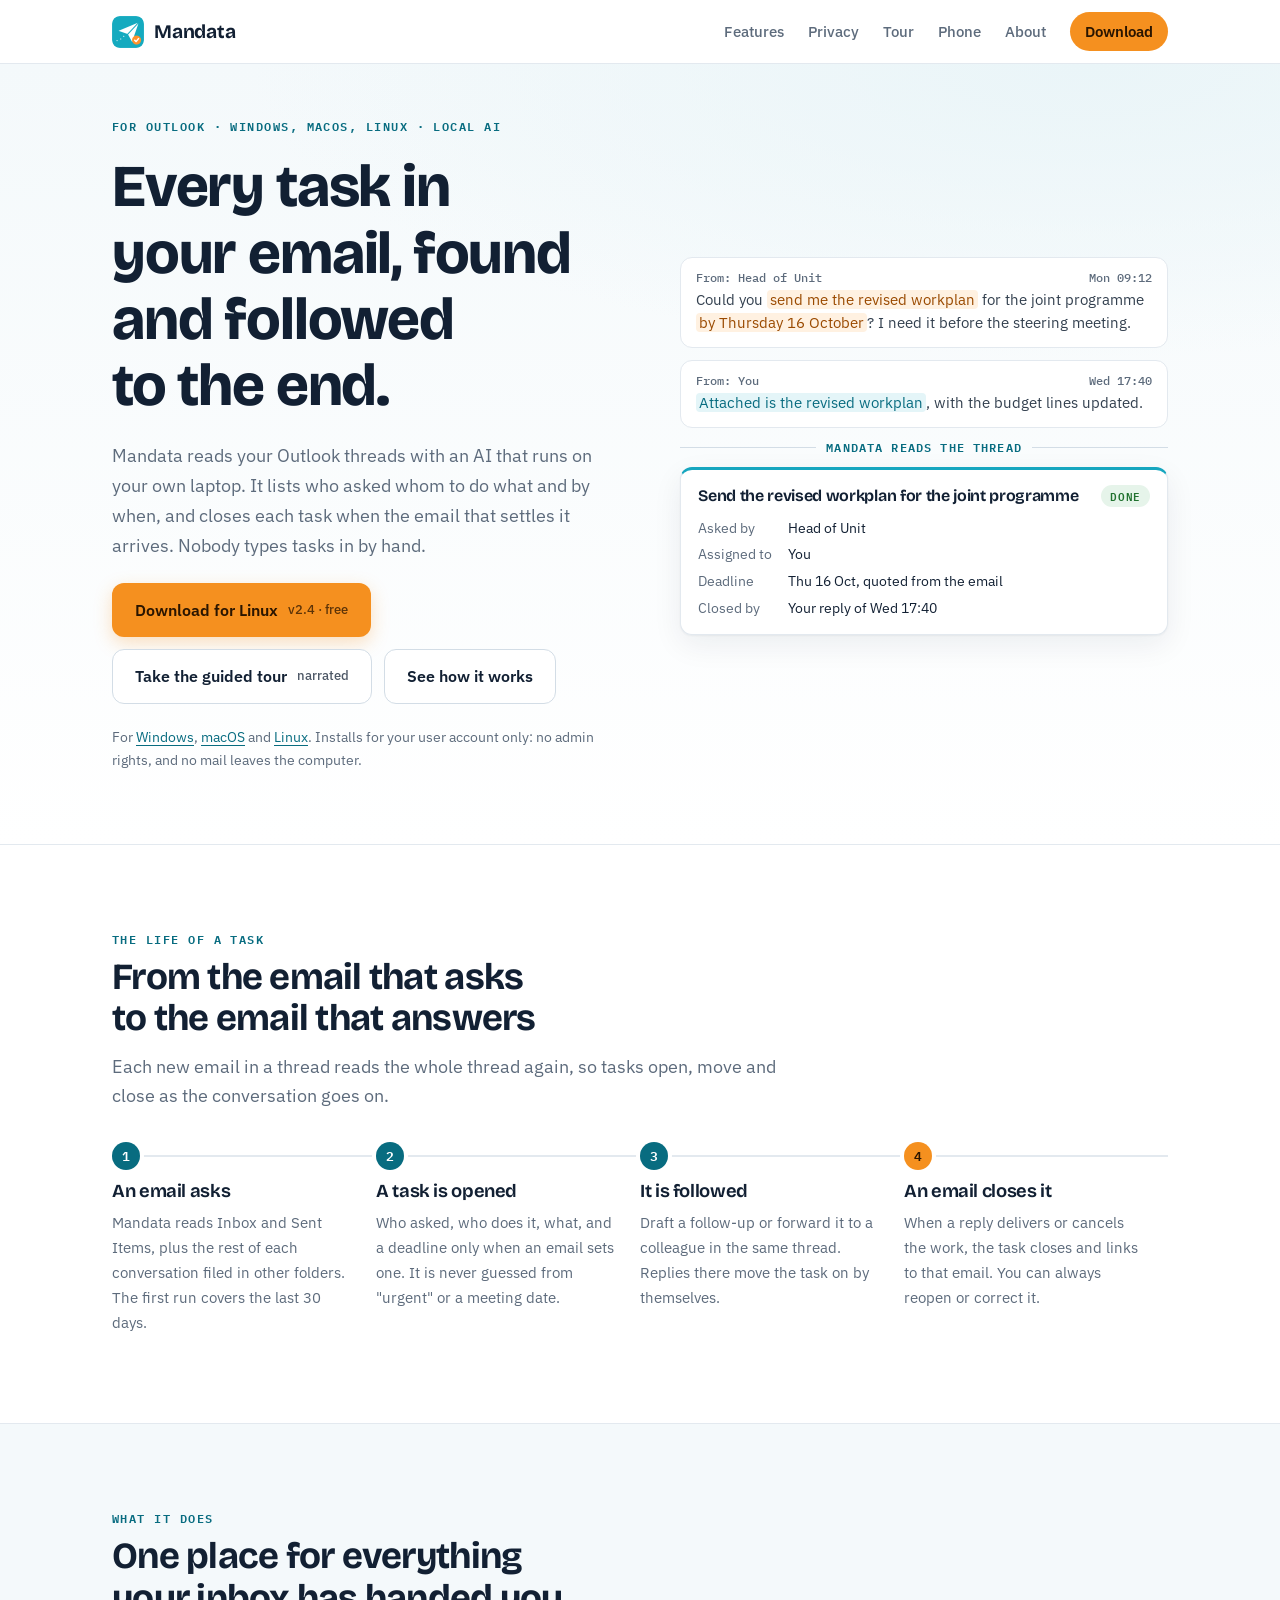
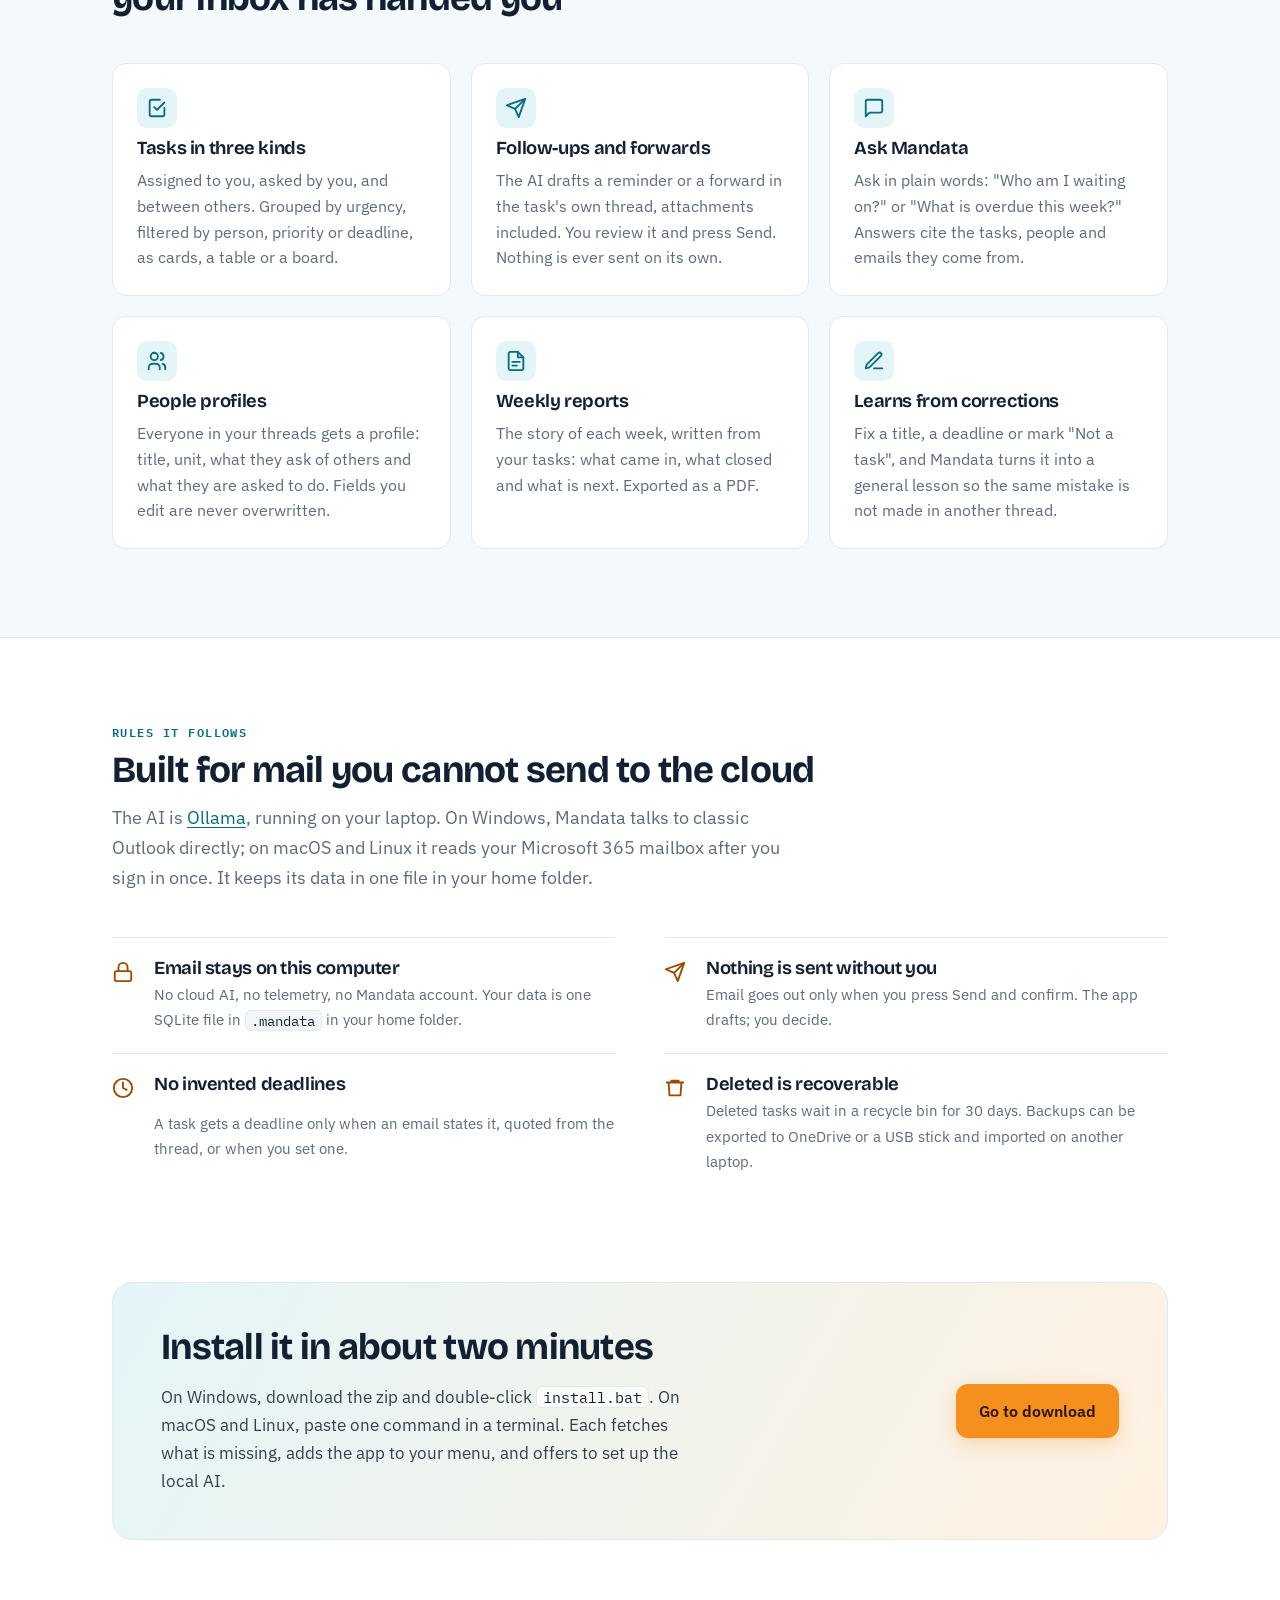
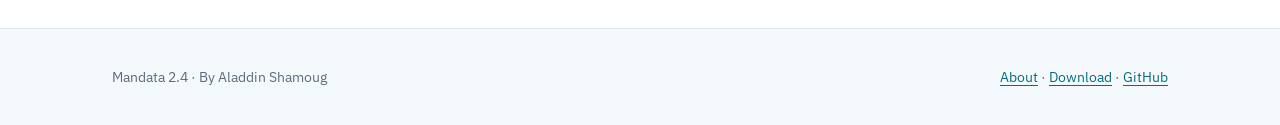
==== index.html @ 8de9b300 "Website: a narrated guided tour of Mandata, linked from the home page and the menu tour.html walks t" ====
<!doctype html>
<html lang="en">
<head>
<meta charset="utf-8">
<meta name="viewport" content="width=device-width, initial-scale=1">
<title>Mandata</title>
<meta name="description" content="Mandata finds the tasks in your Outlook email threads with a local AI, follows each one to the email that closes it, and never sends your mail anywhere.">
<link rel="icon" href="assets/icon.png">
<link rel="preconnect" href="https://fonts.googleapis.com">
<link rel="preconnect" href="https://fonts.gstatic.com" crossorigin>
<link href="https://fonts.googleapis.com/css2?family=Bricolage+Grotesque:opsz,wght@12..96,500..800&family=IBM+Plex+Mono:wght@400;500;600&family=IBM+Plex+Sans:wght@400;500;600&display=swap" rel="stylesheet">
<link rel="stylesheet" href="assets/site.css">
</head>
<body>
<header class="mast">
  <nav class="wrap" aria-label="Main">
    <a class="logo" href="./"><img src="assets/icon.png" alt="">Mandata</a>
    <a href="#features">Features</a>
    <a href="#privacy">Privacy</a>
    <a href="tour.html">Tour</a>
    <a href="phone.html">Phone</a>
    <a href="about.html">About</a>
    <a class="navcta" href="download.html">Download</a>
  </nav>
</header>

<section class="hero">
  <div class="wrap hero-grid">
    <div class="hero-copy">
      <span class="eyebrow">For Outlook · Windows, macOS, Linux · Local AI</span>
      <h1>Every task in your email, found and followed to the end.</h1>
      <p class="lede">Mandata reads your Outlook threads with an AI that runs on your own laptop. It lists who asked whom to do what and by when, and closes each task when the email that settles it arrives. Nobody types tasks in by hand.</p>
      <div class="actions">
        <a class="btn btn-primary" id="dlBtn" href="download.html">Download Mandata <small>v2.4 · free</small></a>
        <a class="btn btn-ghost" href="tour.html">Take the guided tour <small>narrated</small></a>
        <a class="btn btn-ghost" href="#how">See how it works</a>
      </div>
      <p class="fine">For <a href="download.html#windows">Windows</a>, <a href="download.html#mac">macOS</a> and <a href="download.html#linux">Linux</a>. Installs for your user account only: no admin rights, and no mail leaves the computer.</p>
    </div>

    <div class="demo" aria-label="Example: an email thread turned into a task">
      <article class="mail">
        <header><span>From: Head of Unit</span><span>Mon 09:12</span></header>
        <p>Could you <mark>send me the revised workplan</mark> for the joint programme <mark>by Thursday 16 October</mark>? I need it before the steering meeting.</p>
      </article>
      <article class="mail closing">
        <header><span>From: You</span><span>Wed 17:40</span></header>
        <p><mark>Attached is the revised workplan</mark>, with the budget lines updated.</p>
      </article>
      <div class="arrow">Mandata reads the thread</div>
      <article class="task">
        <div class="task-top"><h3>Send the revised workplan for the joint programme</h3><span class="pill done">Done</span></div>
        <dl>
          <dt>Asked by</dt><dd>Head of Unit</dd>
          <dt>Assigned to</dt><dd>You</dd>
          <dt>Deadline</dt><dd>Thu 16 Oct, quoted from the email</dd>
          <dt>Closed by</dt><dd>Your reply of Wed 17:40</dd>
        </dl>
      </article>
    </div>
  </div>
</section>

<section class="band" id="how">
  <div class="wrap">
    <div class="head">
      <span class="eyebrow">The life of a task</span>
      <h2>From the email that asks to the email that answers</h2>
      <p class="lede">Each new email in a thread reads the whole thread again, so tasks open, move and close as the conversation goes on.</p>
    </div>
    <ol class="life">
      <li><h3>An email asks</h3><p>Mandata reads Inbox and Sent Items, plus the rest of each conversation filed in other folders. The first run covers the last 30 days.</p></li>
      <li><h3>A task is opened</h3><p>Who asked, who does it, what, and a deadline only when an email sets one. It is never guessed from "urgent" or a meeting date.</p></li>
      <li><h3>It is followed</h3><p>Draft a follow-up or forward it to a colleague in the same thread. Replies there move the task on by themselves.</p></li>
      <li><h3>An email closes it</h3><p>When a reply delivers or cancels the work, the task closes and links to that email. You can always reopen or correct it.</p></li>
    </ol>
  </div>
</section>

<section class="band alt" id="features">
  <div class="wrap">
    <div class="head">
      <span class="eyebrow">What it does</span>
      <h2>One place for everything your inbox has handed you</h2>
    </div>
    <div class="grid3">
      <div class="feat">
        <div class="ico"><svg viewBox="0 0 24 24" fill="none" stroke="currentColor" stroke-width="2" stroke-linecap="round" stroke-linejoin="round"><path d="M9 11l3 3 8-8"/><path d="M20 12v7a2 2 0 0 1-2 2H6a2 2 0 0 1-2-2V5a2 2 0 0 1 2-2h9"/></svg></div>
        <h3>Tasks in three kinds</h3>
        <p>Assigned to you, asked by you, and between others. Grouped by urgency, filtered by person, priority or deadline, as cards, a table or a board.</p>
      </div>
      <div class="feat">
        <div class="ico"><svg viewBox="0 0 24 24" fill="none" stroke="currentColor" stroke-width="2" stroke-linecap="round" stroke-linejoin="round"><path d="M22 2L11 13"/><path d="M22 2l-7 20-4-9-9-4 20-7z"/></svg></div>
        <h3>Follow-ups and forwards</h3>
        <p>The AI drafts a reminder or a forward in the task's own thread, attachments included. You review it and press Send. Nothing is ever sent on its own.</p>
      </div>
      <div class="feat">
        <div class="ico"><svg viewBox="0 0 24 24" fill="none" stroke="currentColor" stroke-width="2" stroke-linecap="round" stroke-linejoin="round"><path d="M21 15a2 2 0 0 1-2 2H7l-4 4V5a2 2 0 0 1 2-2h14a2 2 0 0 1 2 2z"/></svg></div>
        <h3>Ask Mandata</h3>
        <p>Ask in plain words: "Who am I waiting on?" or "What is overdue this week?" Answers cite the tasks, people and emails they come from.</p>
      </div>
      <div class="feat">
        <div class="ico"><svg viewBox="0 0 24 24" fill="none" stroke="currentColor" stroke-width="2" stroke-linecap="round" stroke-linejoin="round"><circle cx="9" cy="7" r="4"/><path d="M3 21v-2a4 4 0 0 1 4-4h4a4 4 0 0 1 4 4v2"/><path d="M16 3.1a4 4 0 0 1 0 7.8M21 21v-2a4 4 0 0 0-3-3.9"/></svg></div>
        <h3>People profiles</h3>
        <p>Everyone in your threads gets a profile: title, unit, what they ask of others and what they are asked to do. Fields you edit are never overwritten.</p>
      </div>
      <div class="feat">
        <div class="ico"><svg viewBox="0 0 24 24" fill="none" stroke="currentColor" stroke-width="2" stroke-linecap="round" stroke-linejoin="round"><path d="M14 2H6a2 2 0 0 0-2 2v16a2 2 0 0 0 2 2h12a2 2 0 0 0 2-2V8z"/><path d="M14 2v6h6M8 13h8M8 17h5"/></svg></div>
        <h3>Weekly reports</h3>
        <p>The story of each week, written from your tasks: what came in, what closed and what is next. Exported as a PDF.</p>
      </div>
      <div class="feat">
        <div class="ico"><svg viewBox="0 0 24 24" fill="none" stroke="currentColor" stroke-width="2" stroke-linecap="round" stroke-linejoin="round"><path d="M12 20h9"/><path d="M16.5 3.5a2.1 2.1 0 0 1 3 3L7 19l-4 1 1-4z"/></svg></div>
        <h3>Learns from corrections</h3>
        <p>Fix a title, a deadline or mark "Not a task", and Mandata turns it into a general lesson so the same mistake is not made in another thread.</p>
      </div>
    </div>
  </div>
</section>

<section class="band" id="privacy">
  <div class="wrap">
    <div class="head">
      <span class="eyebrow">Rules it follows</span>
      <h2>Built for mail you cannot send to the cloud</h2>
      <p class="lede">The AI is <a href="https://ollama.com">Ollama</a>, running on your laptop. On Windows, Mandata talks to classic Outlook directly; on macOS and Linux it reads your Microsoft 365 mailbox after you sign in once. It keeps its data in one file in your home folder.</p>
    </div>
    <div class="rules">
      <div class="rule"><svg viewBox="0 0 24 24" fill="none" stroke="currentColor" stroke-width="2" stroke-linecap="round" stroke-linejoin="round"><rect x="3" y="11" width="18" height="11" rx="2"/><path d="M7 11V7a5 5 0 0 1 10 0v4"/></svg><h3>Email stays on this computer</h3><p>No cloud AI, no telemetry, no Mandata account. Your data is one SQLite file in <code>.mandata</code> in your home folder.</p></div>
      <div class="rule"><svg viewBox="0 0 24 24" fill="none" stroke="currentColor" stroke-width="2" stroke-linecap="round" stroke-linejoin="round"><path d="M22 2L11 13"/><path d="M22 2l-7 20-4-9-9-4 20-7z"/></svg><h3>Nothing is sent without you</h3><p>Email goes out only when you press Send and confirm. The app drafts; you decide.</p></div>
      <div class="rule"><svg viewBox="0 0 24 24" fill="none" stroke="currentColor" stroke-width="2" stroke-linecap="round" stroke-linejoin="round"><circle cx="12" cy="12" r="10"/><path d="M12 6v6l4 2"/></svg><h3>No invented deadlines</h3><p>A task gets a deadline only when an email states it, quoted from the thread, or when you set one.</p></div>
      <div class="rule"><svg viewBox="0 0 24 24" fill="none" stroke="currentColor" stroke-width="2" stroke-linecap="round" stroke-linejoin="round"><path d="M3 6h18M8 6V4h8v2M19 6l-1 14H6L5 6"/></svg><h3>Deleted is recoverable</h3><p>Deleted tasks wait in a recycle bin for 30 days. Backups can be exported to OneDrive or a USB stick and imported on another laptop.</p></div>
    </div>
  </div>
</section>

<section class="band" style="padding-top:0">
  <div class="wrap">
    <div class="cta">
      <div class="stack">
        <h2>Install it in about two minutes</h2>
        <p>On Windows, download the zip and double-click <code>install.bat</code>. On macOS and Linux, paste one command in a terminal. Each fetches what is missing, adds the app to your menu, and offers to set up the local AI.</p>
      </div>
      <a class="btn btn-primary" href="download.html">Go to download</a>
    </div>
  </div>
</section>

<footer class="foot">
  <div class="wrap">
    <span>Mandata 2.4 · By Aladdin Shamoug</span>
    <span><a href="about.html">About</a> · <a href="download.html">Download</a> · <a href="https://github.com/shamoug/mandata">GitHub</a></span>
  </div>
</footer>
<script>
// The download button names the visitor's system and opens its tab.
(() => { const ua = navigator.userAgentData?.platform || navigator.platform || navigator.userAgent, b = document.getElementById('dlBtn');
  const os = /mac/i.test(ua) ? ['mac', 'macOS'] : /linux|x11|cros/i.test(ua) && !/android/i.test(navigator.userAgent) ? ['linux', 'Linux'] : /win/i.test(ua) ? ['windows', 'Windows'] : null;
  if (os && b) { b.href = 'download.html#' + os[0]; b.firstChild.textContent = `Download for ${os[1]} `; } })();
</script>
</body>
</html>
---- assets/site.css ----
/* Mandata site. Layout: a white masthead, a pale sky-wash hero, then wide reading columns on white and near-white bands.
   One light theme on purpose. Colour comes from the app icon: teal paper plane, orange check. */
:root{
  --bg:#ffffff; --wash:#f4f9fb; --wash2:#eaf5f8; --surface:#ffffff; --tint:#f3f6f9; --line:#e3e9ef; --line2:#d3dde6;
  --ink:#122033; --body:#33404f; --muted:#5d6b7c;
  --teal:#086c80; --teal-bright:#16a6bf; --teal-soft:#e4f5f8;
  --check:#f5901f; --check-soft:#fff1e1; --check-ink:#9a4a00;
  --green:#21722f; --green-soft:#e6f4ea;
  --shadow:0 1px 2px rgba(18,32,51,.05),0 10px 30px rgba(18,32,51,.07);
  --font-display:"Bricolage Grotesque","Segoe UI",system-ui,sans-serif;
  --font-body:"IBM Plex Sans","Segoe UI",system-ui,sans-serif;
  --font-mono:"IBM Plex Mono",ui-monospace,Consolas,monospace;
  --wrap:1120px; --r:14px;
  color-scheme:light;
}

*{box-sizing:border-box}
html{scroll-behavior:smooth}
@media (prefers-reduced-motion:reduce){html{scroll-behavior:auto}*{animation:none!important;transition:none!important}}
body{margin:0;background:var(--bg);color:var(--body);font:400 17px/1.65 var(--font-body)}
img{max-width:100%}
a{color:var(--teal);text-underline-offset:3px}
a:focus-visible,button:focus-visible,summary:focus-visible{outline:2px solid var(--teal);outline-offset:2px;border-radius:6px}
h1,h2,h3{font-family:var(--font-display);color:var(--ink);line-height:1.12;letter-spacing:-.02em;text-wrap:balance;margin:0}
h1{font-size:clamp(2.3rem,5.2vw,3.7rem);font-weight:750}
h2{font-size:clamp(1.65rem,3vw,2.3rem);font-weight:700}
h3{font-size:1.15rem;font-weight:650}
p{margin:0}
code,kbd,.mono{font-family:var(--font-mono);font-size:.88em}
code{overflow-wrap:anywhere;background:var(--tint);border:1px solid var(--line);border-radius:6px;padding:.05em .4em;color:var(--ink)}
.wrap{max-width:var(--wrap);margin:0 auto;padding-inline:clamp(16px,4vw,32px)}
.eyebrow{font:600 .76rem/1 var(--font-mono);text-transform:uppercase;letter-spacing:.12em;color:var(--teal)}
.lede{font-size:1.13rem;color:var(--muted);max-width:62ch}
.stack{display:flex;flex-direction:column;gap:14px}
.fine{font-size:.88rem;color:var(--muted)}

/* masthead */
.mast{background:rgba(255,255,255,.92);border-bottom:1px solid var(--line);position:sticky;top:env(safe-area-inset-top,0px);z-index:10;backdrop-filter:saturate(1.4) blur(8px)}
.mast nav{display:flex;align-items:center;gap:8px 24px;flex-wrap:wrap;padding-block:12px}
.logo{display:flex;align-items:center;gap:10px;color:var(--ink);text-decoration:none;font:700 1.2rem/1 var(--font-display);letter-spacing:-.01em;margin-right:auto}
.logo img{width:32px;height:32px;border-radius:8px}
.mast nav a:not(.logo){color:var(--muted);text-decoration:none;font-size:.95rem;font-weight:500}
.mast nav a:not(.logo):hover,.mast nav a[aria-current="page"]{color:var(--ink)}
.mast nav a.navcta{color:#2a1500;background:var(--check);padding:7px 15px;border-radius:999px;font-weight:600}
.mast nav a.navcta:hover{color:#2a1500;filter:brightness(1.04)}

/* hero */
.hero{background:radial-gradient(1200px 420px at 85% 0,var(--wash2),transparent 70%),linear-gradient(180deg,var(--wash) 0,var(--bg) 100%);border-bottom:1px solid var(--line);padding-block:56px 72px}
.hero-grid{display:grid;grid-template-columns:minmax(0,1.05fr) minmax(0,1fr);gap:56px;align-items:center}
.hero-copy{display:flex;flex-direction:column;gap:22px}
.actions{display:flex;flex-wrap:wrap;gap:12px;align-items:center}
.btn{display:inline-flex;align-items:center;gap:10px;padding:13px 22px;border-radius:12px;font-weight:600;font-size:1rem;text-decoration:none;border:1px solid transparent;transition:transform .12s,filter .12s,background .12s}
.btn:hover{transform:translateY(-1px)}
.btn-primary{background:var(--check);color:#2a1500;box-shadow:0 6px 18px rgba(245,144,31,.28)}
.btn-primary:hover{filter:brightness(1.04)}
.btn-ghost{border-color:var(--line2);color:var(--ink);background:var(--surface)}
.btn-ghost:hover{background:var(--tint)}
.btn small{font-weight:500;opacity:.75;font-size:.82rem}

/* thread to task demo */
.demo{display:grid;gap:12px;font-size:.92rem}
.mail{background:var(--surface);border:1px solid var(--line);border-radius:12px;padding:12px 15px}
.mail header{display:flex;justify-content:space-between;gap:10px;font:500 .74rem/1.3 var(--font-mono);color:var(--muted);margin-bottom:4px}
.mail p{line-height:1.55}
.mail mark{background:var(--check-soft);color:var(--check-ink);border-radius:4px;padding:0 3px}
.mail.closing mark{background:var(--teal-soft);color:var(--teal)}
.arrow{font:600 .72rem/1 var(--font-mono);color:var(--teal);letter-spacing:.1em;text-transform:uppercase;display:flex;align-items:center;gap:10px;padding-block:2px}
.arrow::before,.arrow::after{content:"";flex:1;height:1px;background:var(--line2)}
.task{background:var(--surface);color:var(--body);border:1px solid var(--line);border-top:3px solid var(--teal-bright);border-radius:12px;padding:15px 17px;box-shadow:var(--shadow);display:grid;gap:10px}
.task-top{display:flex;align-items:center;gap:10px;flex-wrap:wrap}
.task h3{font-size:1rem;flex:1;min-width:0}
.pill{font:600 .7rem/1 var(--font-mono);text-transform:uppercase;letter-spacing:.06em;padding:5px 9px;border-radius:999px;white-space:nowrap}
.pill.done{background:var(--green-soft);color:var(--green)}
.task dl{display:grid;grid-template-columns:auto minmax(0,1fr);gap:4px 16px;margin:0;font-size:.86rem}
.task dt{color:var(--muted)}
.task dd{margin:0;color:var(--ink)}

/* sections */
section.band{padding-block:88px}
section.band.alt{background:var(--wash);border-block:1px solid var(--line)}
.head{display:flex;flex-direction:column;gap:12px;margin-bottom:44px;max-width:760px}
.grid3{display:grid;grid-template-columns:repeat(3,minmax(0,1fr));gap:20px}
.feat{display:flex;flex-direction:column;gap:10px;padding:24px;border-radius:var(--r);background:var(--surface);border:1px solid var(--line)}
.feat p{color:var(--muted);font-size:.97rem}
.ico{width:40px;height:40px;border-radius:10px;display:grid;place-items:center;background:var(--teal-soft);color:var(--teal)}
.ico svg{width:22px;height:22px}

/* life of a task: a real sequence */
.life{display:grid;grid-template-columns:repeat(4,minmax(0,1fr));counter-reset:s;border-top:2px solid var(--line);padding:0;margin:0}
.life li{list-style:none;padding:24px 22px 0 0;position:relative;display:flex;flex-direction:column;gap:8px}
.life li::before{counter-increment:s;content:counter(s);position:absolute;top:-15px;left:0;width:28px;height:28px;border-radius:50%;background:var(--teal);color:#fff;display:grid;place-items:center;font:600 .8rem/1 var(--font-mono);box-shadow:0 0 0 4px var(--bg)}
.life li:last-child::before{background:var(--check);color:#2a1500}
.life p{color:var(--muted);font-size:.95rem}

/* principles */
.rules{display:grid;grid-template-columns:repeat(2,minmax(0,1fr));gap:0 48px}
.rule{padding-block:20px;border-top:1px solid var(--line);display:grid;grid-template-columns:28px minmax(0,1fr);gap:4px 14px}
.rule svg{width:22px;height:22px;color:var(--check-ink);margin-top:3px;grid-row:span 2}
.rule p{color:var(--muted);font-size:.96rem}

/* call to action */
.cta{background:linear-gradient(120deg,var(--teal-soft),var(--check-soft));border:1px solid var(--line);border-radius:20px;padding:44px clamp(22px,4vw,48px);display:flex;flex-wrap:wrap;gap:24px;align-items:center;justify-content:space-between}
.cta p{color:var(--body);max-width:52ch}
.cta code{background:rgba(255,255,255,.7)}

/* download page */
.dl-card{background:var(--surface);border:1px solid var(--line);border-radius:18px;box-shadow:var(--shadow);padding:28px;display:grid;grid-template-columns:auto minmax(0,1fr) auto;gap:20px;align-items:center}
.dl-card h2{font-size:1.45rem;overflow-wrap:anywhere}
.dl-card img{width:72px;height:72px;border-radius:16px}
.dl-meta{display:flex;flex-wrap:wrap;gap:6px 18px;font:500 .82rem/1.4 var(--font-mono);color:var(--muted);margin-top:6px}
.dl-card .btn-primary{white-space:nowrap}
.steps{counter-reset:st;display:flex;flex-direction:column;padding:0;margin:0}
.steps li{list-style:none;display:grid;grid-template-columns:44px minmax(0,1fr);gap:4px 16px;padding-block:20px;border-top:1px solid var(--line)}
.steps li::before{counter-increment:st;content:counter(st);grid-row:span 2;width:36px;height:36px;border-radius:10px;background:var(--teal-soft);color:var(--teal);display:grid;place-items:center;font:700 .95rem/1 var(--font-mono)}
.steps p{color:var(--muted)}
.req{width:100%;border-collapse:collapse;font-size:.95rem}
.req th,.req td{text-align:left;padding:12px 14px;border-top:1px solid var(--line);vertical-align:top}
.req th{font-weight:600;color:var(--ink);width:30%}
.req td{color:var(--muted)}
.tablebox{overflow-x:auto;background:var(--surface);border:1px solid var(--line);border-radius:var(--r)}
.tablebox .req tr:first-child th,.tablebox .req tr:first-child td{border-top:0}
.note{background:var(--teal-soft);border-radius:12px;padding:16px 18px;font-size:.95rem;color:var(--body)}
.note b{color:var(--ink)}
details{border-top:1px solid var(--line);padding-block:16px}
details:last-child{border-bottom:1px solid var(--line)}
summary{cursor:pointer;font-weight:600;color:var(--ink);list-style:none;display:flex;justify-content:space-between;gap:16px}
summary::-webkit-details-marker{display:none}
summary::after{content:"+";font:500 1.2rem/1 var(--font-mono);color:var(--teal)}
details[open] summary::after{content:"\2212"}
details p{margin-top:10px;color:var(--muted)}
.two{display:grid;grid-template-columns:minmax(0,1fr) minmax(0,1fr);gap:56px;align-items:start}
.page-hero{padding-block:56px 64px}
.page-hero .hero-copy{max-width:820px}
.after-hero{padding-top:0;margin-top:-32px}

/* about page */
.word{font-family:var(--font-display);font-size:clamp(3rem,9vw,6.2rem);font-weight:800;letter-spacing:-.04em;line-height:.95;color:var(--ink)}
.word span{color:var(--teal)}
.etym{display:flex;flex-wrap:wrap;gap:10px;font:500 .9rem/1.3 var(--font-mono)}
.etym span{background:var(--surface);border:1px solid var(--line);border-radius:10px;padding:8px 12px;color:var(--ink)}
.etym span i{color:var(--muted);font-style:normal}
.prose{max-width:68ch;display:flex;flex-direction:column;gap:18px}
.prose h2{margin-top:18px}
.facts{display:grid;grid-template-columns:auto minmax(0,1fr);gap:10px 24px;margin:0}
.facts dt{font:600 .76rem/1.6 var(--font-mono);text-transform:uppercase;letter-spacing:.08em;color:var(--muted)}
.facts dd{margin:0;color:var(--ink)}

/* download page: one tab per system, the one-line install command, and the package files */
.os-tabs{display:inline-flex;gap:4px;padding:4px;background:var(--tint);border:1px solid var(--line);border-radius:14px;align-self:flex-start;max-width:100%}
.os-tabs button{font:600 1rem/1 var(--font-body);color:var(--muted);background:none;border:1px solid transparent;border-radius:10px;padding:11px 22px;cursor:pointer}
.os-tabs button:hover{color:var(--ink)}
.os-tabs button[aria-selected=true]{background:var(--surface);color:var(--ink);border-color:var(--line2);box-shadow:0 1px 3px rgba(18,32,51,.08)}
.os-panel[hidden]{display:none}
.dl-cmd{grid-template-columns:auto minmax(0,1fr);align-items:start}
.tag{display:inline-block;vertical-align:middle;margin-left:8px;font:600 .7rem/1 var(--font-mono);text-transform:uppercase;letter-spacing:.08em;color:var(--check-ink);background:var(--check-soft);border:1px solid #f6c48d;border-radius:20px;padding:5px 9px}
.cmd{display:flex;align-items:stretch;border:1px solid var(--line2);border-radius:12px;background:var(--ink);overflow:hidden}
.cmd code{flex:1;min-width:0;background:none;border:0;border-radius:0;color:#e8f4f7;padding:14px 16px;font-size:.92rem;overflow-wrap:anywhere;user-select:all}
.cmd .copy{flex:none;font:600 .9rem/1 var(--font-body);color:var(--ink);background:var(--teal-soft);border:0;border-left:1px solid var(--line2);padding:0 18px;cursor:pointer}
.cmd .copy:hover{background:#d3eef3}
.dl-grid{display:grid;grid-template-columns:repeat(2,minmax(0,1fr));gap:14px}
.dl-grid.three{grid-template-columns:repeat(3,minmax(0,1fr))}
.dl-file{display:flex;flex-direction:column;gap:4px;padding:18px 20px;background:var(--surface);border:1px solid var(--line);border-radius:var(--r);text-decoration:none;color:var(--muted);font-size:.92rem;transition:border-color .12s,transform .12s}
.dl-file:hover{border-color:var(--teal-bright);transform:translateY(-1px)}
.dl-file b{font:650 1.1rem/1.3 var(--font-display);color:var(--ink)}
.dl-file b::after{content:" \2193";color:var(--teal)}
.platforms{display:flex;flex-wrap:wrap;gap:8px 18px;font:500 .85rem/1.4 var(--font-mono);color:var(--muted)}
.platforms a{color:inherit}

/* phone page */
.ph-cards{display:grid;grid-template-columns:repeat(2,minmax(0,1fr));gap:20px}
.ph-cards.one{grid-template-columns:minmax(0,1fr);max-width:820px}
.ph-card{display:grid;grid-template-columns:minmax(0,1fr);gap:22px;align-items:start;padding:28px;background:var(--surface);border:1px solid var(--line);border-radius:18px;box-shadow:var(--shadow);scroll-margin-top:90px}
.ph-card.ph-mine{border-color:var(--teal-bright)}
.ph-qr{justify-self:start;padding:10px;background:#fff;border:1px solid var(--line2);border-radius:14px}
.ph-qr img{display:block;width:190px;height:190px}
.ph-steps{margin:4px 0 0;padding-left:20px;color:var(--muted);font-size:.95rem}
.ph-steps li{margin:0 0 8px}
.ph-steps b{color:var(--ink)}
.ph-share{vertical-align:-3px;color:var(--teal)}
.ph-dl{align-self:flex-start}

footer.foot{background:var(--wash);border-top:1px solid var(--line);color:var(--muted);padding-block:36px;font-size:.9rem}
footer.foot .wrap{display:flex;flex-wrap:wrap;gap:16px 32px;justify-content:space-between}

@media (max-width:900px){
  .hero-grid,.two,.ph-cards{grid-template-columns:minmax(0,1fr)}
  .grid3{grid-template-columns:repeat(2,minmax(0,1fr))}
  .life{grid-template-columns:repeat(2,minmax(0,1fr));row-gap:36px}
  .rules{grid-template-columns:minmax(0,1fr)}
}
@media (max-width:600px){
  body{font-size:16px}
  .grid3,.life{grid-template-columns:minmax(0,1fr)}
  .dl-card{grid-template-columns:minmax(0,1fr)}
  .ph-card{padding:22px}
  .ph-qr{justify-self:center}
  .dl-grid,.dl-grid.three{grid-template-columns:minmax(0,1fr)}
  .os-tabs{align-self:stretch}
  .os-tabs button{flex:1;padding:11px 8px}
  .cmd{flex-direction:column}
  .cmd .copy{border-left:0;border-top:1px solid var(--line2);padding:12px}
  section.band{padding-block:56px}
  .hero{padding-block:36px 48px}
  .mast nav{gap:6px 16px}
  .mast nav a:not(.logo):not(.navcta){font-size:.88rem}
}
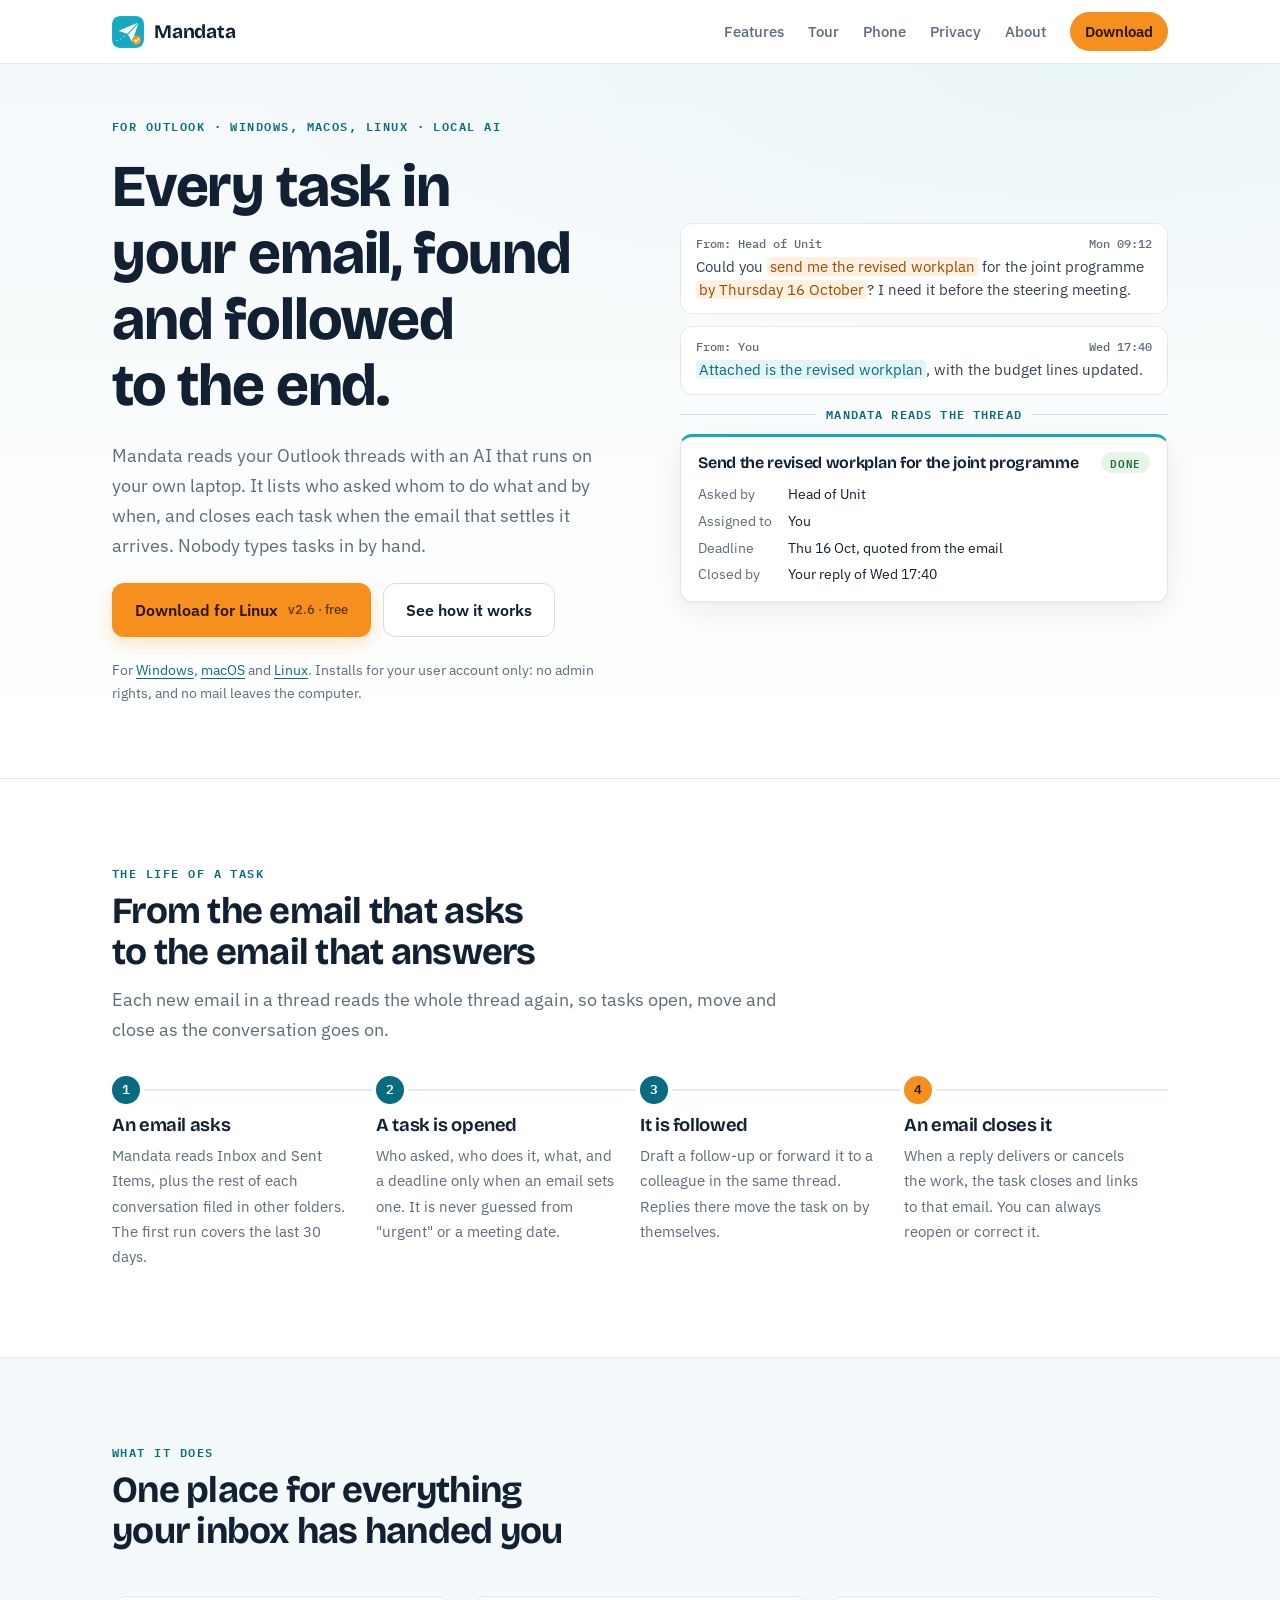
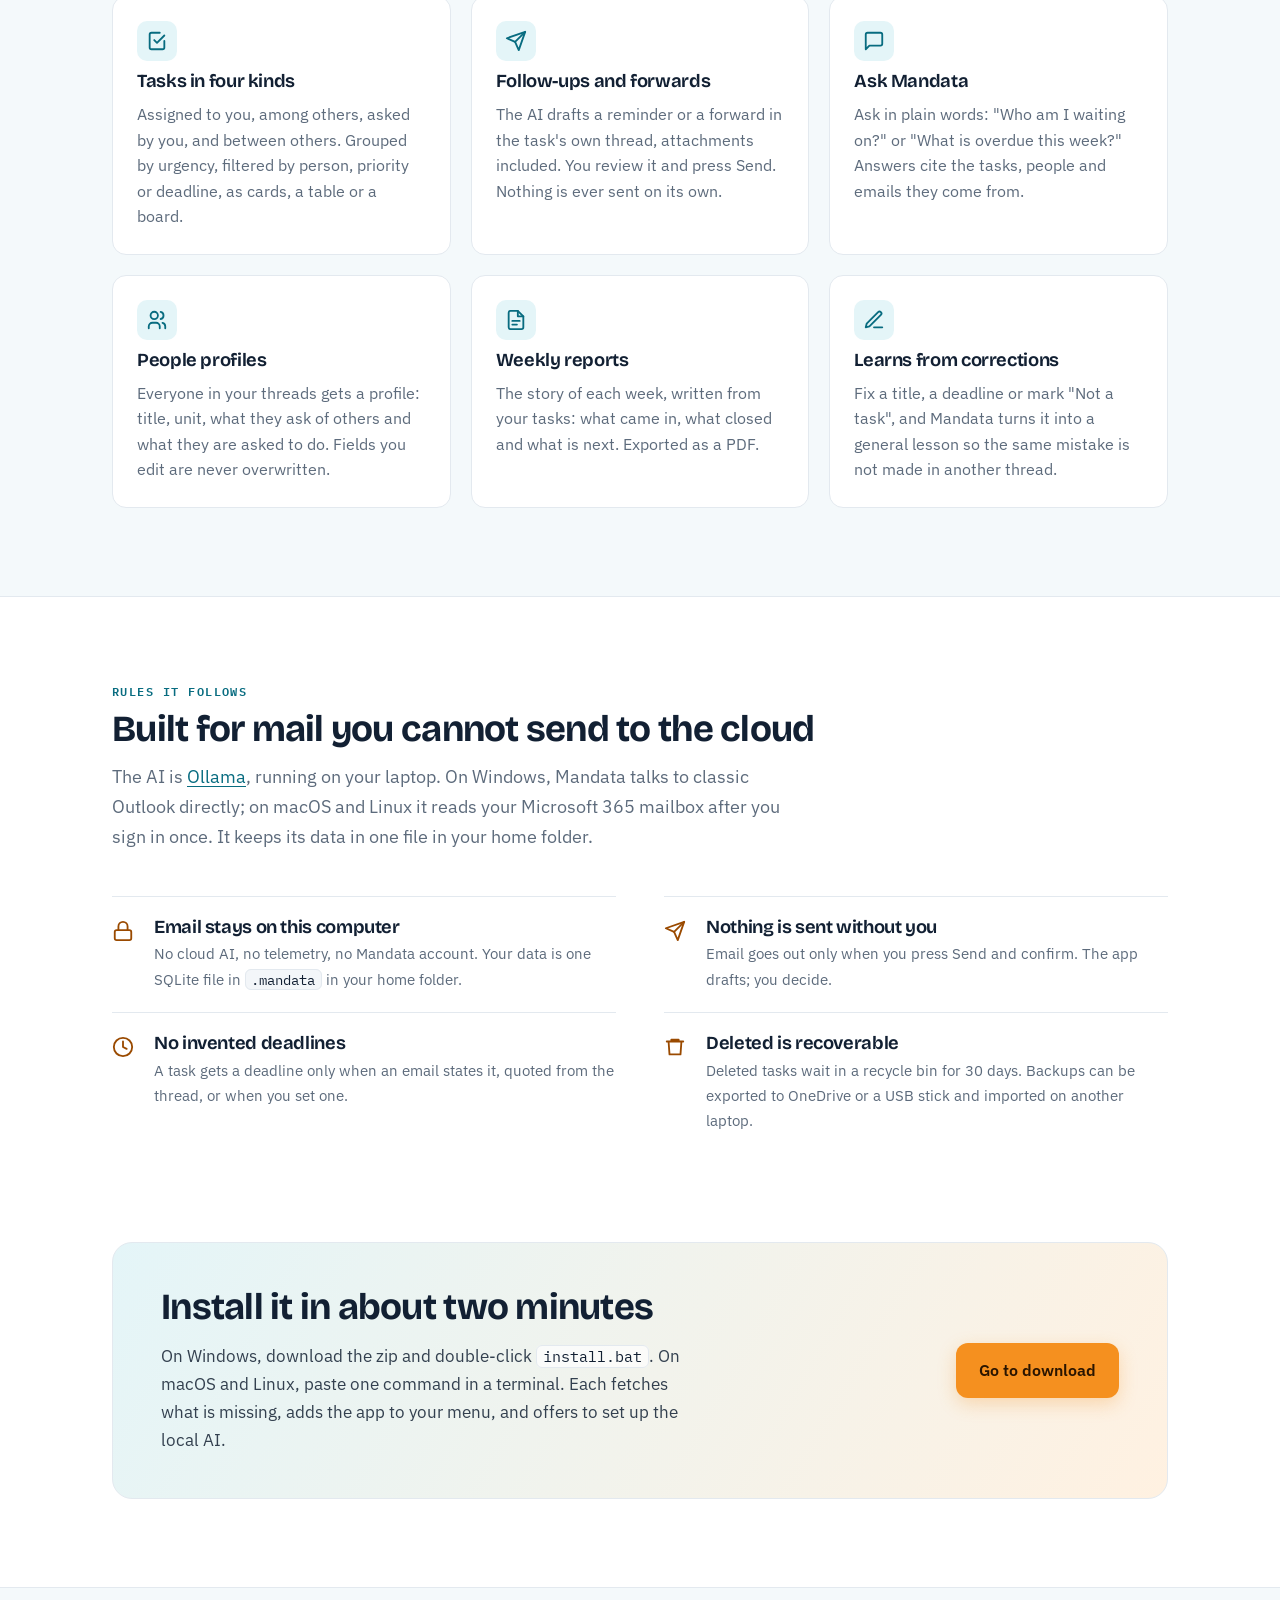
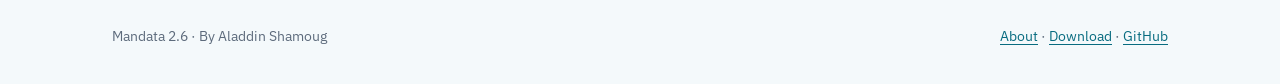
==== commit bcef69eb: "Website: Tour in the menu after Features, Privacy before About; tidier phone menu and rules; version" ====
--- a/index.html
+++ b/index.html
@@ -16,9 +16,9 @@
   <nav class="wrap" aria-label="Main">
     <a class="logo" href="./"><img src="assets/icon.png" alt="">Mandata</a>
     <a href="#features">Features</a>
-    <a href="#privacy">Privacy</a>
     <a href="tour.html">Tour</a>
     <a href="phone.html">Phone</a>
+    <a href="#privacy">Privacy</a>
     <a href="about.html">About</a>
     <a class="navcta" href="download.html">Download</a>
   </nav>
@@ -31,8 +31,7 @@
       <h1>Every task in your email, found and followed to the end.</h1>
       <p class="lede">Mandata reads your Outlook threads with an AI that runs on your own laptop. It lists who asked whom to do what and by when, and closes each task when the email that settles it arrives. Nobody types tasks in by hand.</p>
       <div class="actions">
-        <a class="btn btn-primary" id="dlBtn" href="download.html">Download Mandata <small>v2.4 · free</small></a>
-        <a class="btn btn-ghost" href="tour.html">Take the guided tour <small>narrated</small></a>
+        <a class="btn btn-primary" id="dlBtn" href="download.html">Download Mandata <small>v2.6 · free</small></a>
         <a class="btn btn-ghost" href="#how">See how it works</a>
       </div>
       <p class="fine">For <a href="download.html#windows">Windows</a>, <a href="download.html#mac">macOS</a> and <a href="download.html#linux">Linux</a>. Installs for your user account only: no admin rights, and no mail leaves the computer.</p>
@@ -86,8 +85,8 @@
     <div class="grid3">
       <div class="feat">
         <div class="ico"><svg viewBox="0 0 24 24" fill="none" stroke="currentColor" stroke-width="2" stroke-linecap="round" stroke-linejoin="round"><path d="M9 11l3 3 8-8"/><path d="M20 12v7a2 2 0 0 1-2 2H6a2 2 0 0 1-2-2V5a2 2 0 0 1 2-2h9"/></svg></div>
-        <h3>Tasks in three kinds</h3>
-        <p>Assigned to you, asked by you, and between others. Grouped by urgency, filtered by person, priority or deadline, as cards, a table or a board.</p>
+        <h3>Tasks in four kinds</h3>
+        <p>Assigned to you, among others, asked by you, and between others. Grouped by urgency, filtered by person, priority or deadline, as cards, a table or a board.</p>
       </div>
       <div class="feat">
         <div class="ico"><svg viewBox="0 0 24 24" fill="none" stroke="currentColor" stroke-width="2" stroke-linecap="round" stroke-linejoin="round"><path d="M22 2L11 13"/><path d="M22 2l-7 20-4-9-9-4 20-7z"/></svg></div>
@@ -148,7 +147,7 @@
 
 <footer class="foot">
   <div class="wrap">
-    <span>Mandata 2.4 · By Aladdin Shamoug</span>
+    <span>Mandata 2.6 · By Aladdin Shamoug</span>
     <span><a href="about.html">About</a> · <a href="download.html">Download</a> · <a href="https://github.com/shamoug/mandata">GitHub</a></span>
   </div>
 </footer>
--- a/assets/site.css
+++ b/assets/site.css
@@ -94,7 +94,7 @@
 
 /* principles */
 .rules{display:grid;grid-template-columns:repeat(2,minmax(0,1fr));gap:0 48px}
-.rule{padding-block:20px;border-top:1px solid var(--line);display:grid;grid-template-columns:28px minmax(0,1fr);gap:4px 14px}
+.rule{padding-block:20px;border-top:1px solid var(--line);display:grid;grid-template-columns:28px minmax(0,1fr);gap:4px 14px;align-content:start}
 .rule svg{width:22px;height:22px;color:var(--check-ink);margin-top:3px;grid-row:span 2}
 .rule p{color:var(--muted);font-size:.96rem}
 
@@ -204,3 +204,9 @@
   .mast nav{gap:6px 16px}
   .mast nav a:not(.logo):not(.navcta){font-size:.88rem}
 }
+/* Phones: the logo and Download on the first line, the five links spread evenly on the second. */
+@media (max-width:640px){
+  .mast nav{gap:4px 8px;padding-block:10px 6px}
+  .mast nav::before{content:"";order:1;flex-basis:100%}
+  .mast nav a:not(.logo):not(.navcta){order:2;flex:1 1 auto;text-align:center;padding-block:6px}
+}
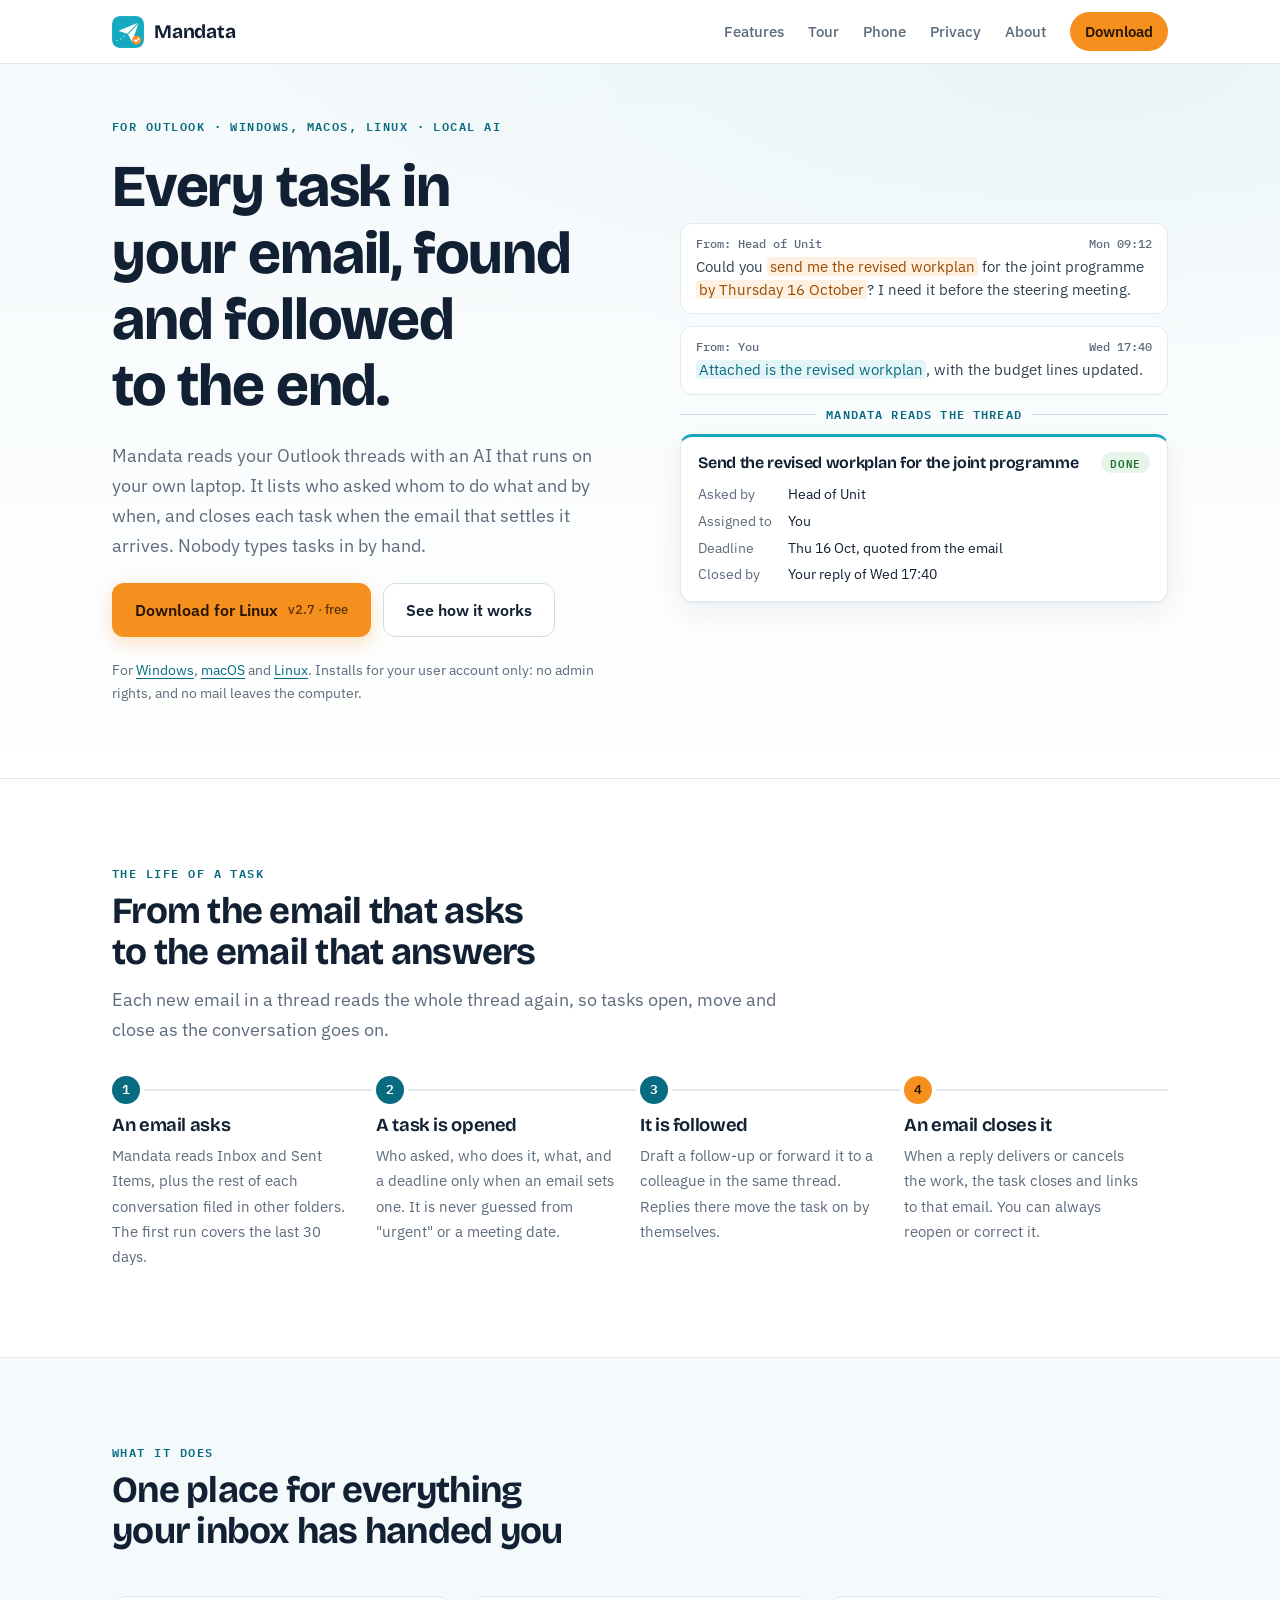
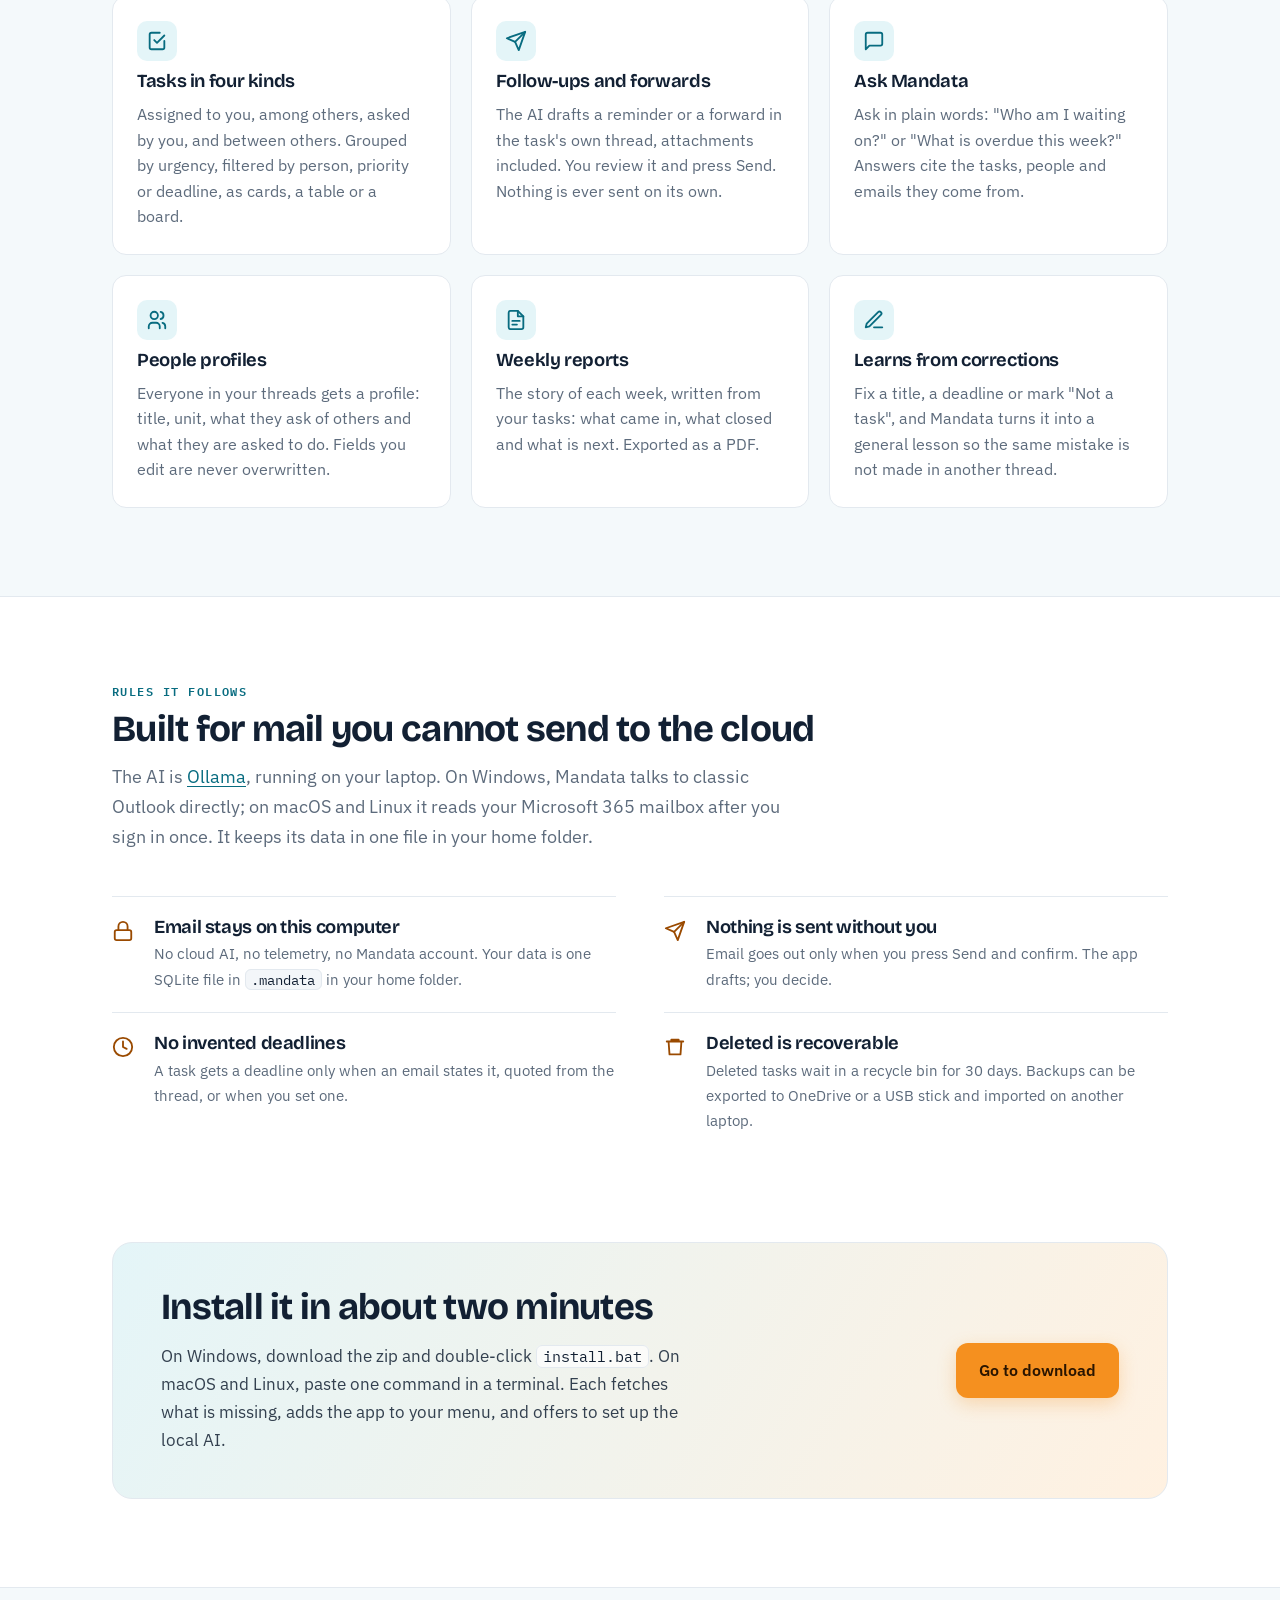
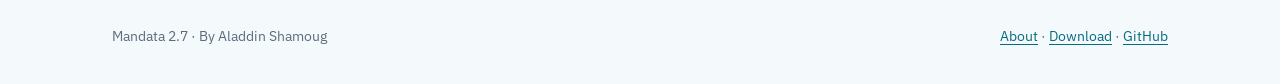
==== commit da2dda6f: "Version 2.7.0: Mandate or Compliance, the bell for new mail, the most important tasks, arrival by em" ====
--- a/index.html
+++ b/index.html
@@ -31,7 +31,7 @@
       <h1>Every task in your email, found and followed to the end.</h1>
       <p class="lede">Mandata reads your Outlook threads with an AI that runs on your own laptop. It lists who asked whom to do what and by when, and closes each task when the email that settles it arrives. Nobody types tasks in by hand.</p>
       <div class="actions">
-        <a class="btn btn-primary" id="dlBtn" href="download.html">Download Mandata <small>v2.6 · free</small></a>
+        <a class="btn btn-primary" id="dlBtn" href="download.html">Download Mandata <small>v2.7 · free</small></a>
         <a class="btn btn-ghost" href="#how">See how it works</a>
       </div>
       <p class="fine">For <a href="download.html#windows">Windows</a>, <a href="download.html#mac">macOS</a> and <a href="download.html#linux">Linux</a>. Installs for your user account only: no admin rights, and no mail leaves the computer.</p>
@@ -147,7 +147,7 @@
 
 <footer class="foot">
   <div class="wrap">
-    <span>Mandata 2.6 · By Aladdin Shamoug</span>
+    <span>Mandata 2.7 · By Aladdin Shamoug</span>
     <span><a href="about.html">About</a> · <a href="download.html">Download</a> · <a href="https://github.com/shamoug/mandata">GitHub</a></span>
   </div>
 </footer>
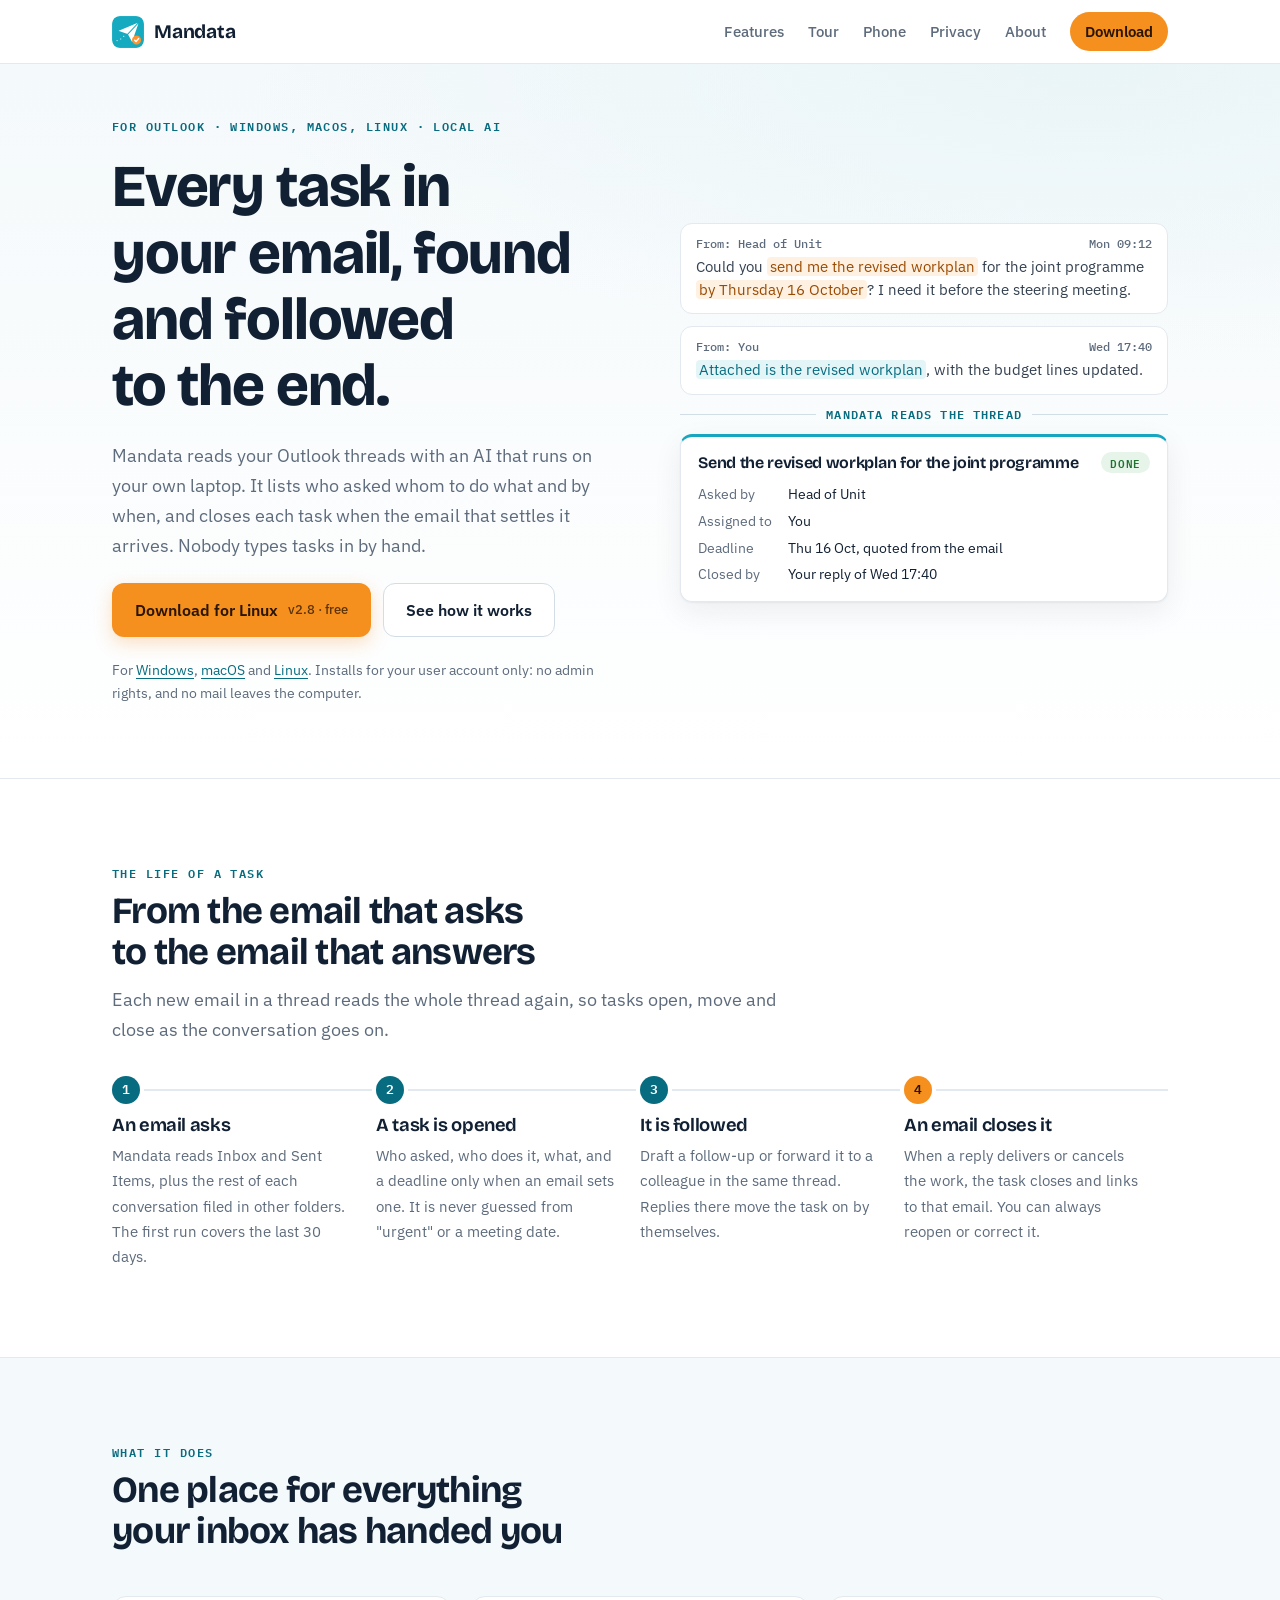
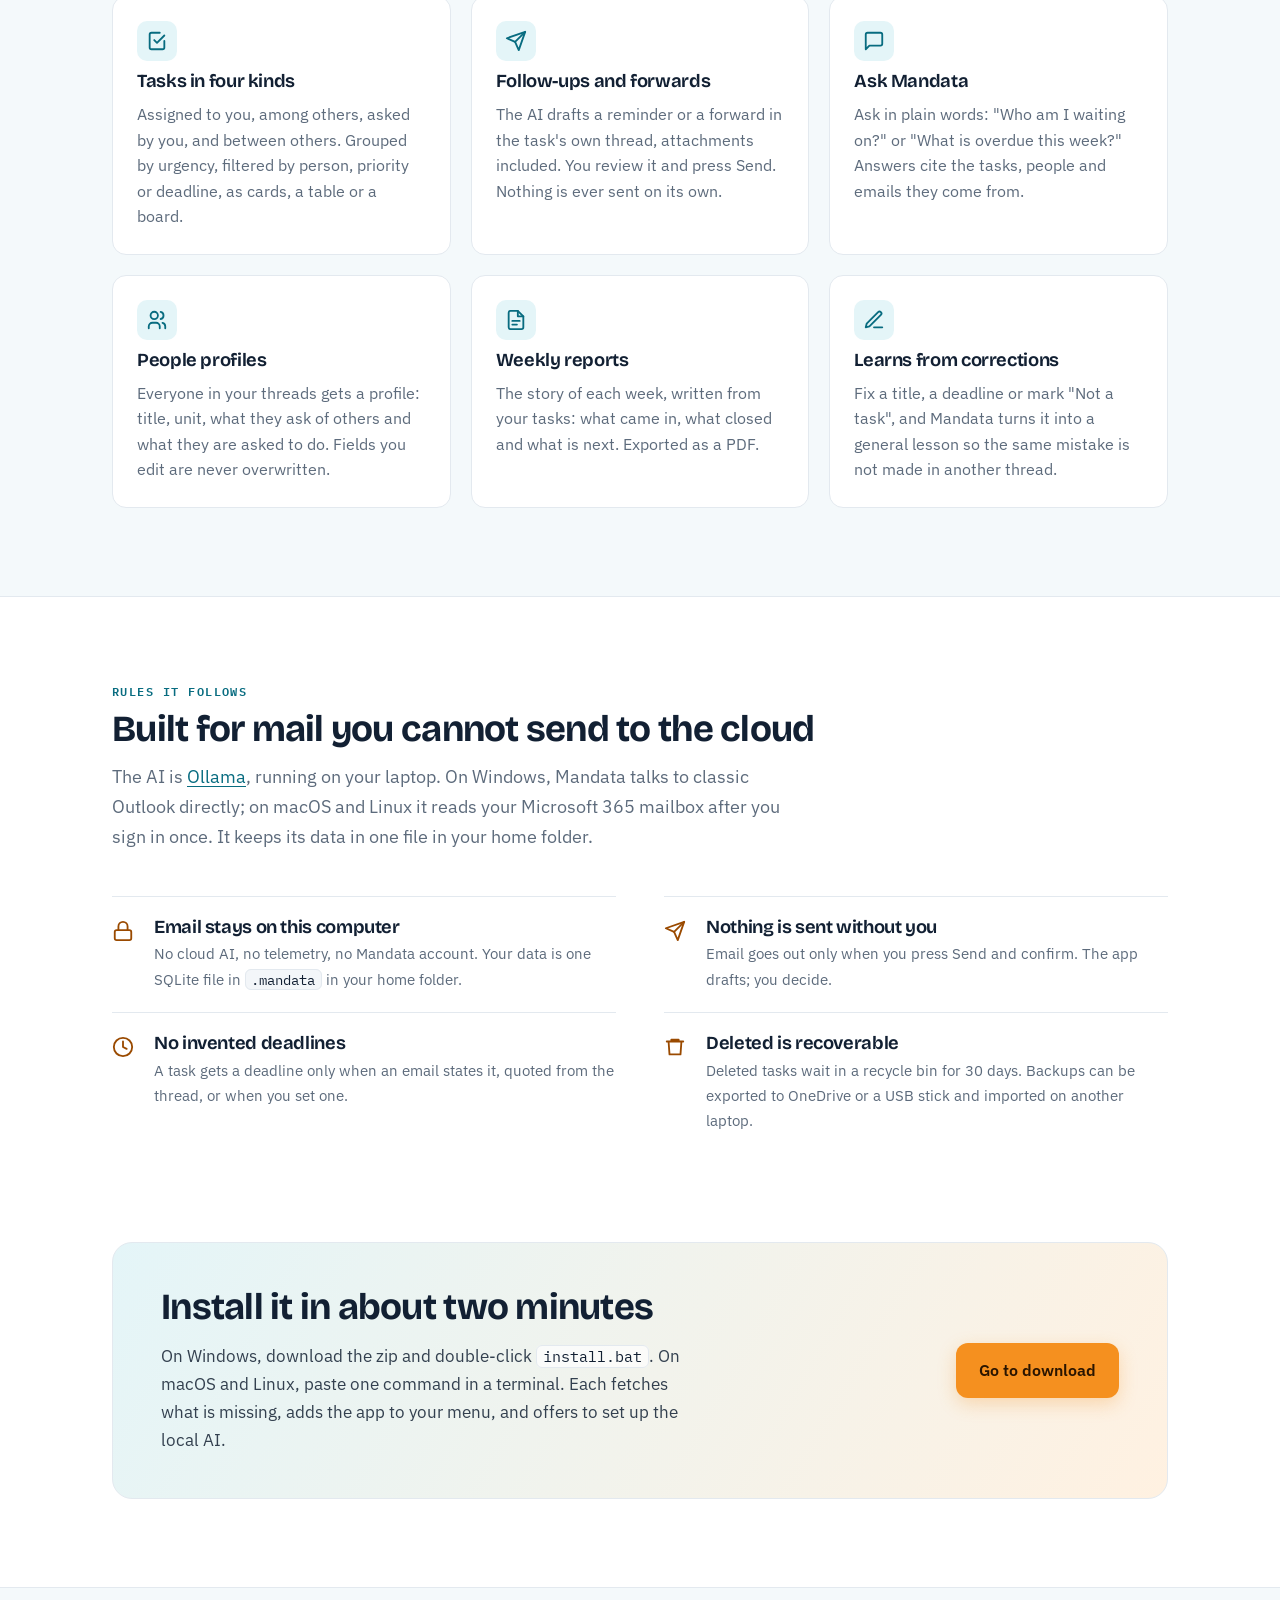
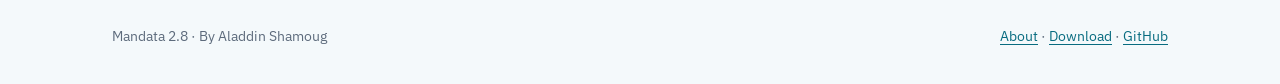
==== commit f9c964b5: "Version 2.8.0: Settings in grouped cards, a full review of reading, database, server and screens Co-" ====
--- a/index.html
+++ b/index.html
@@ -31,7 +31,7 @@
       <h1>Every task in your email, found and followed to the end.</h1>
       <p class="lede">Mandata reads your Outlook threads with an AI that runs on your own laptop. It lists who asked whom to do what and by when, and closes each task when the email that settles it arrives. Nobody types tasks in by hand.</p>
       <div class="actions">
-        <a class="btn btn-primary" id="dlBtn" href="download.html">Download Mandata <small>v2.7 · free</small></a>
+        <a class="btn btn-primary" id="dlBtn" href="download.html">Download Mandata <small>v2.8 · free</small></a>
         <a class="btn btn-ghost" href="#how">See how it works</a>
       </div>
       <p class="fine">For <a href="download.html#windows">Windows</a>, <a href="download.html#mac">macOS</a> and <a href="download.html#linux">Linux</a>. Installs for your user account only: no admin rights, and no mail leaves the computer.</p>
@@ -147,7 +147,7 @@
 
 <footer class="foot">
   <div class="wrap">
-    <span>Mandata 2.7 · By Aladdin Shamoug</span>
+    <span>Mandata 2.8 · By Aladdin Shamoug</span>
     <span><a href="about.html">About</a> · <a href="download.html">Download</a> · <a href="https://github.com/shamoug/mandata">GitHub</a></span>
   </div>
 </footer>
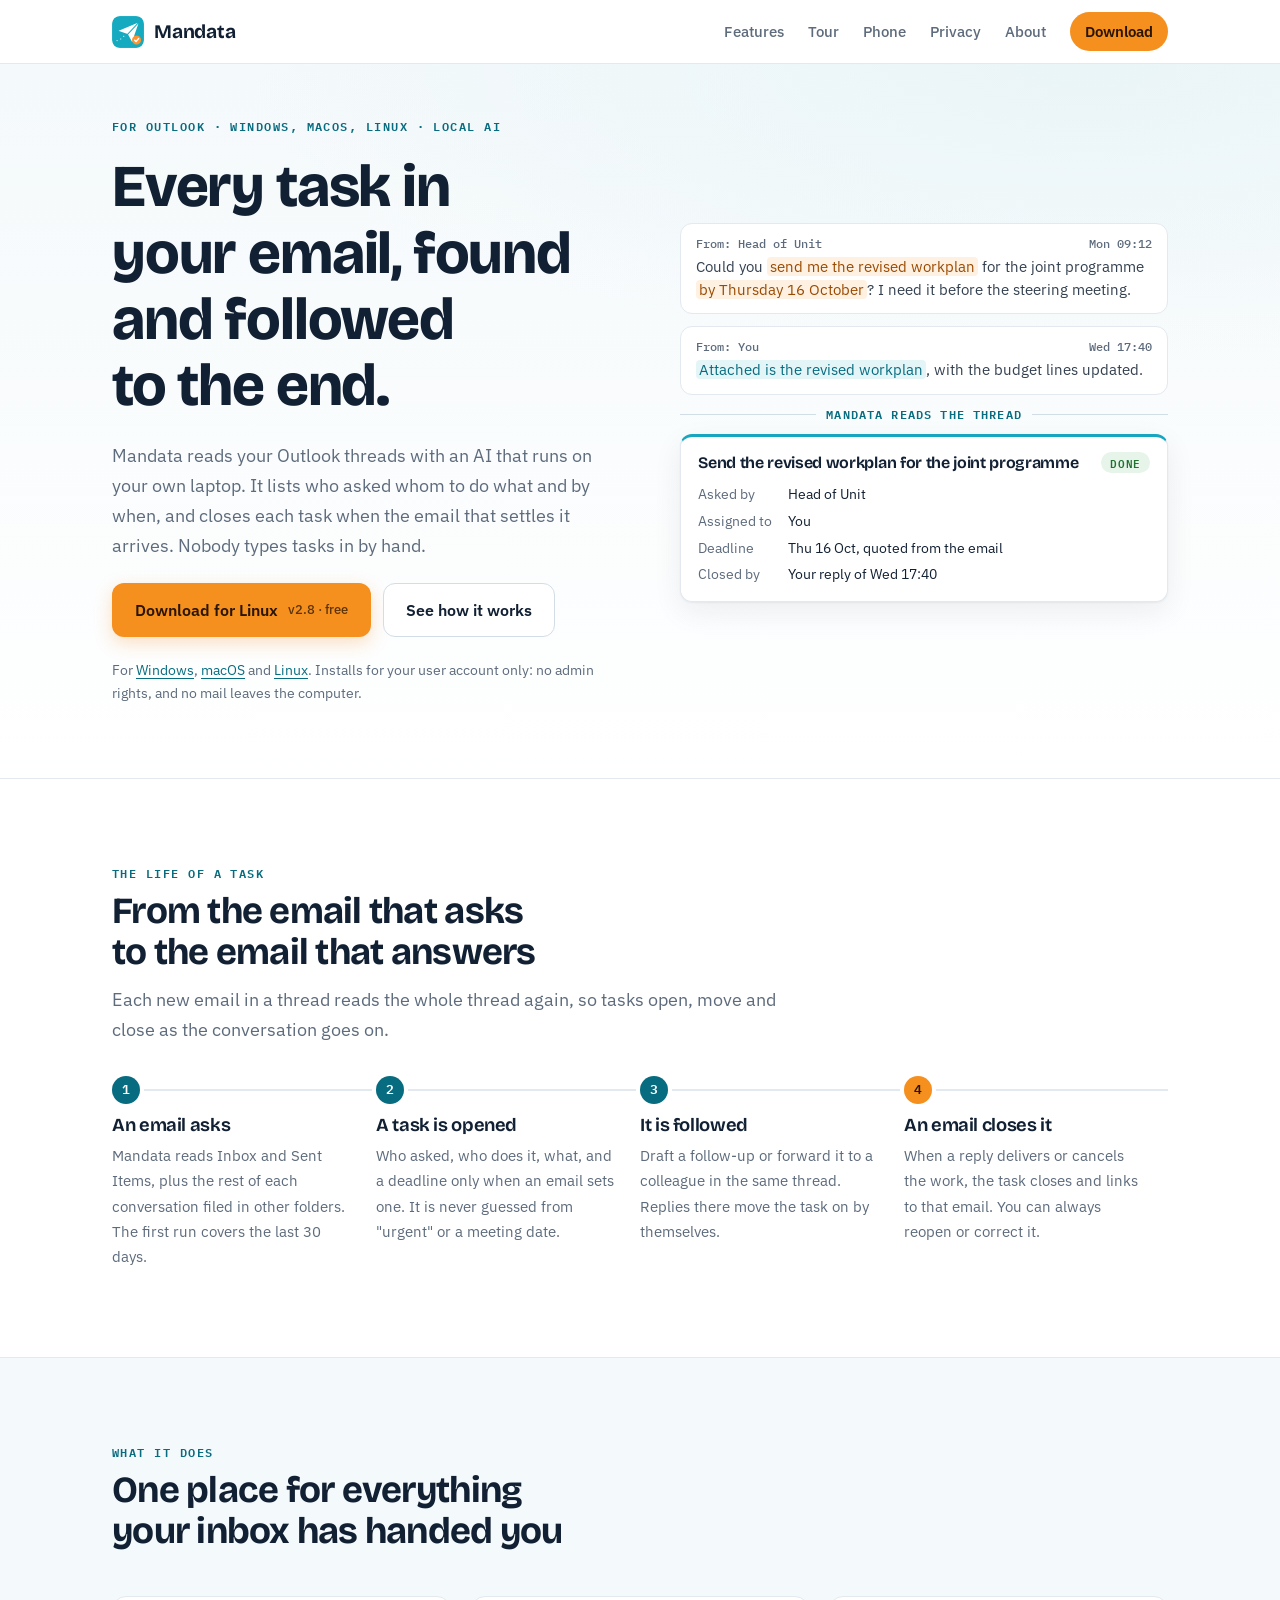
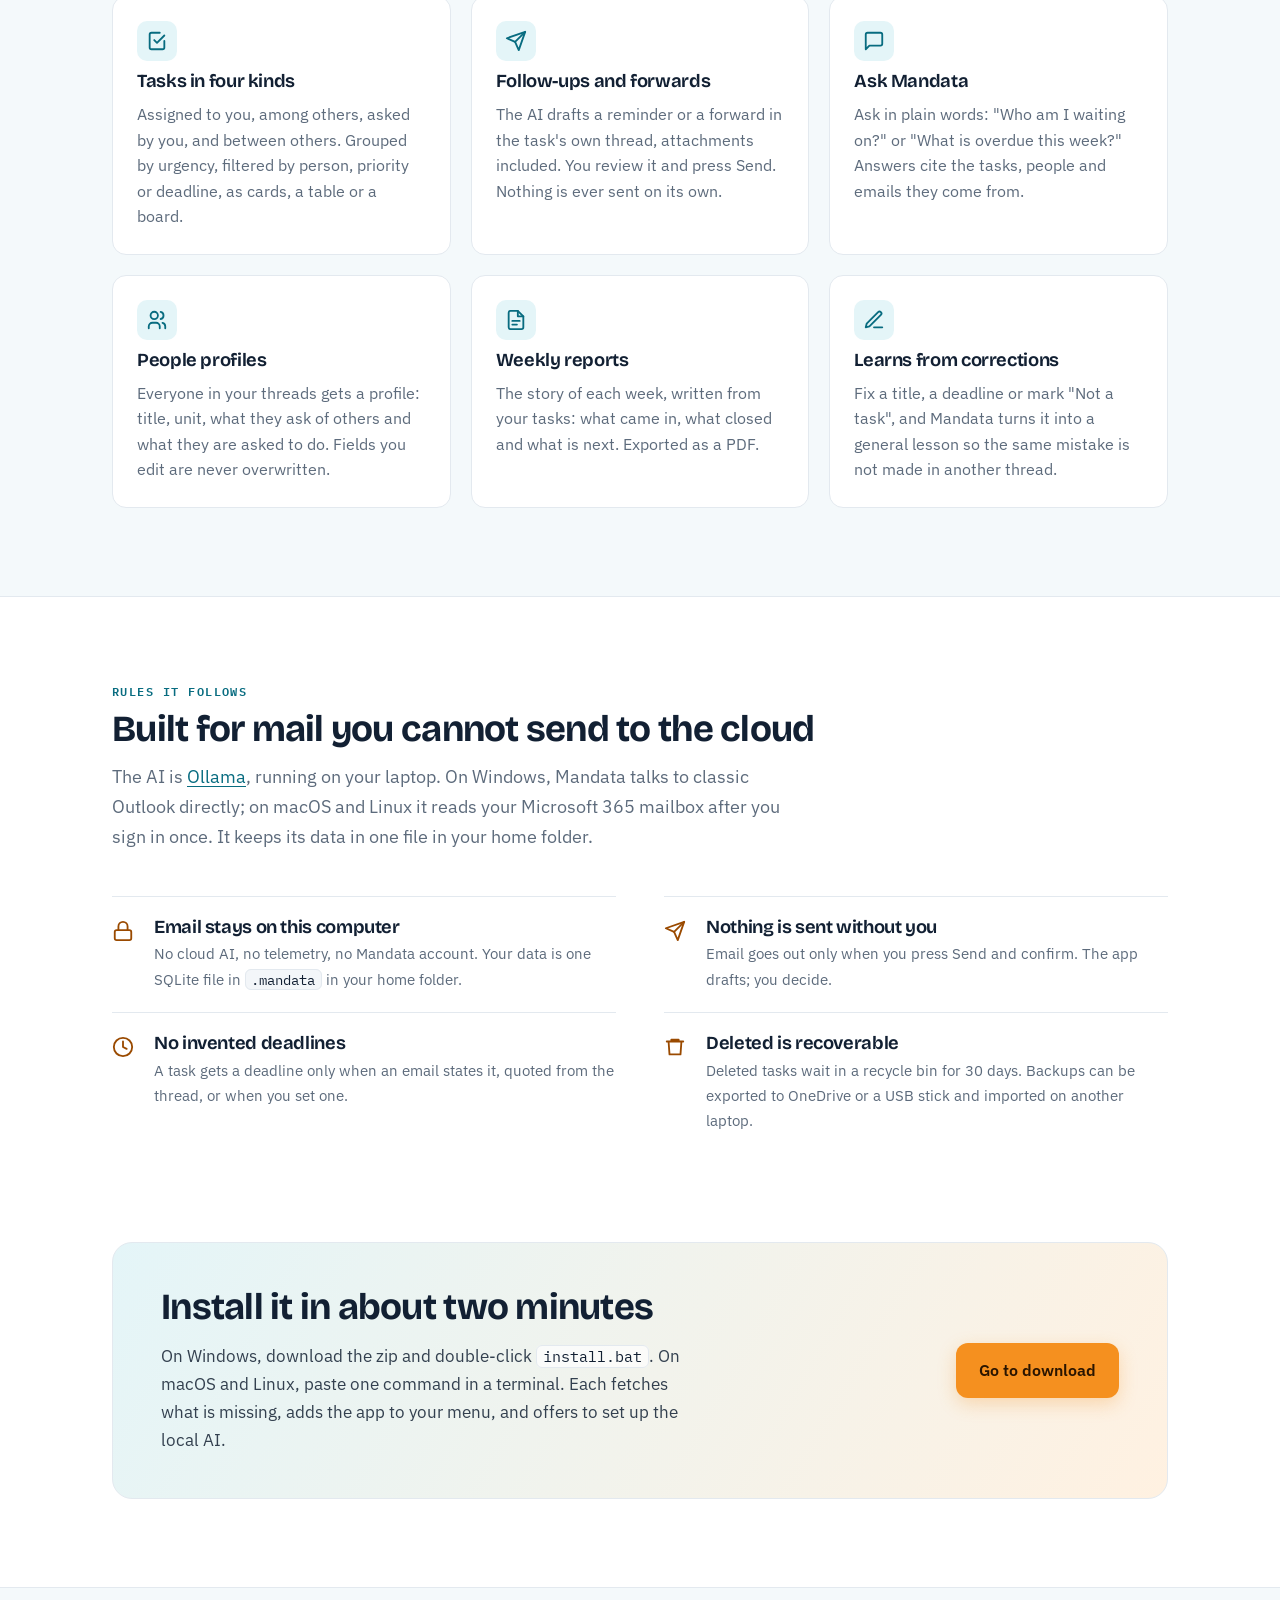
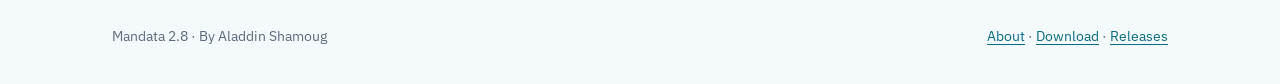
==== commit fde1ea53: "Mandata website and downloads Co-Authored-By: Claude Opus 5.5 <noreply@anthropic.com>" ====
--- a/index.html
+++ b/index.html
@@ -148,7 +148,7 @@
 <footer class="foot">
   <div class="wrap">
     <span>Mandata 2.8 · By Aladdin Shamoug</span>
-    <span><a href="about.html">About</a> · <a href="download.html">Download</a> · <a href="https://github.com/shamoug/mandata">GitHub</a></span>
+    <span><a href="about.html">About</a> · <a href="download.html">Download</a> · <a href="https://github.com/shamoug/mandata/releases">Releases</a></span>
   </div>
 </footer>
 <script>
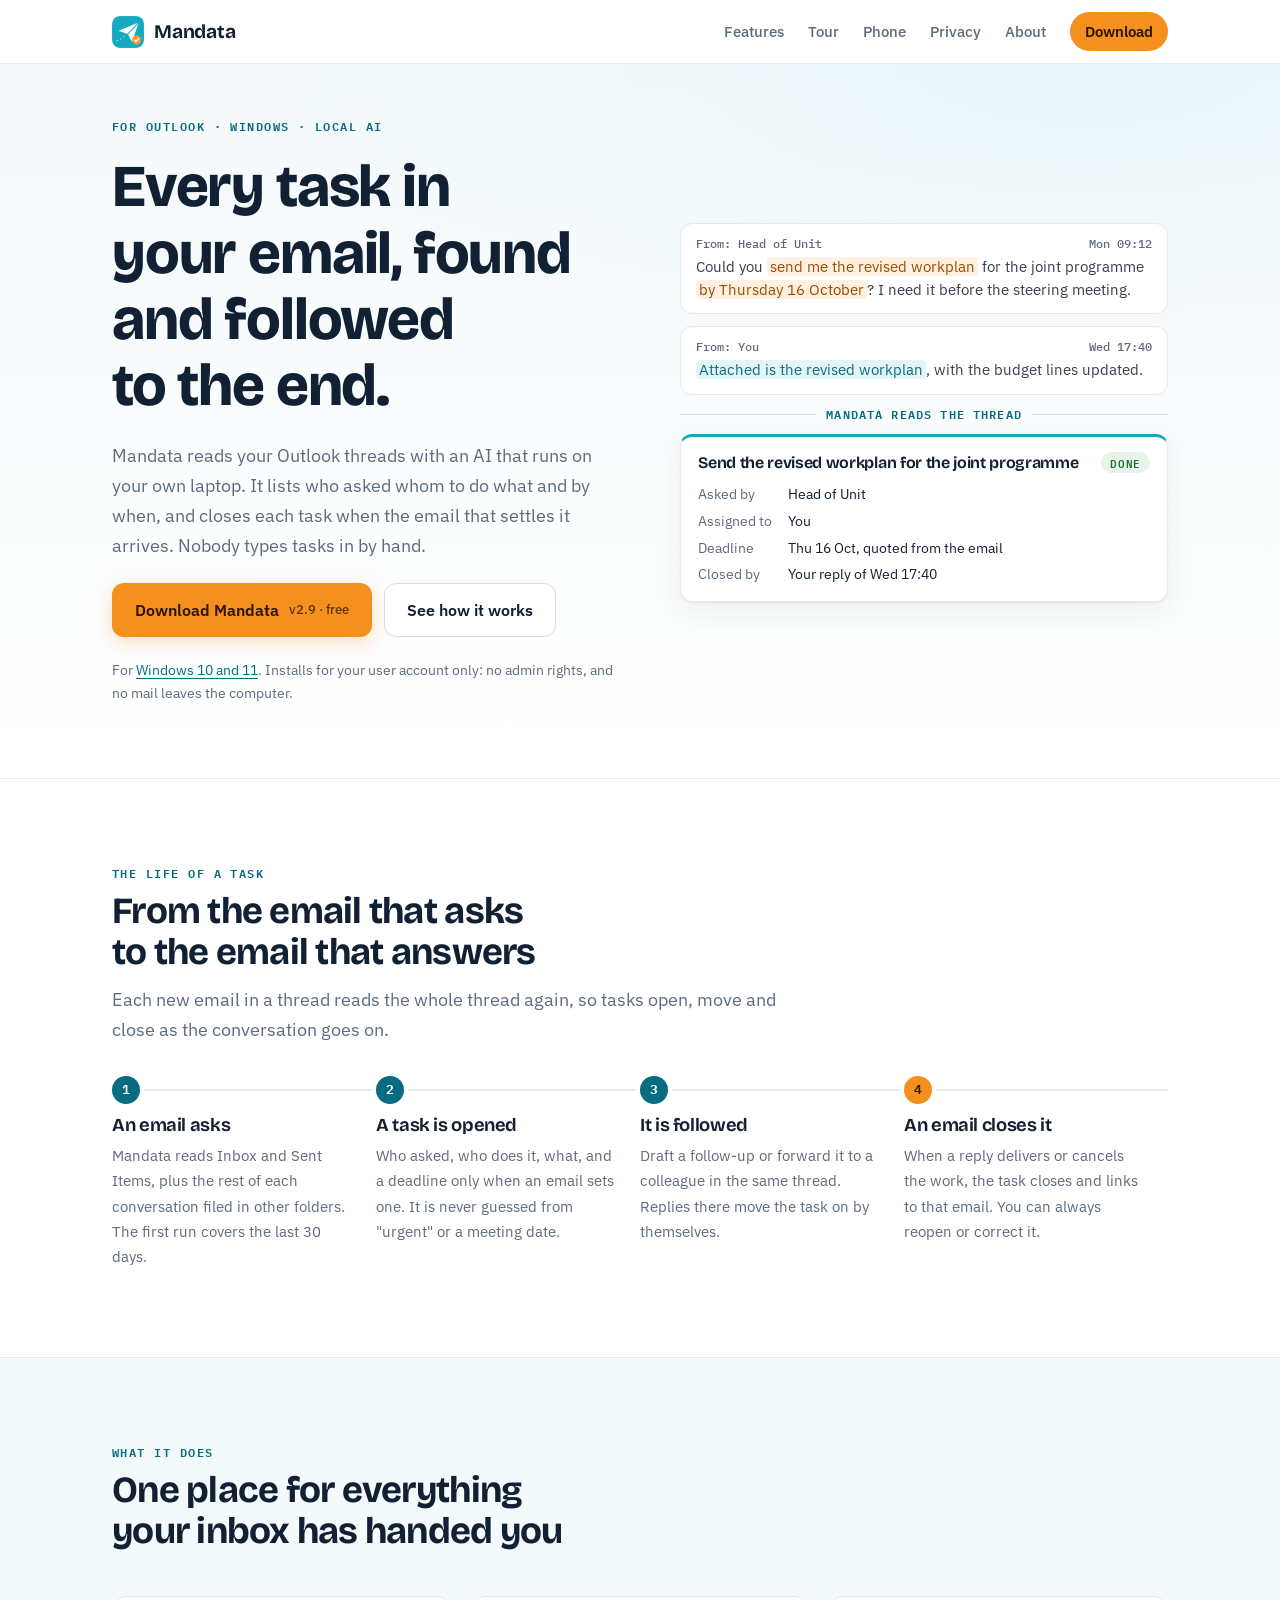
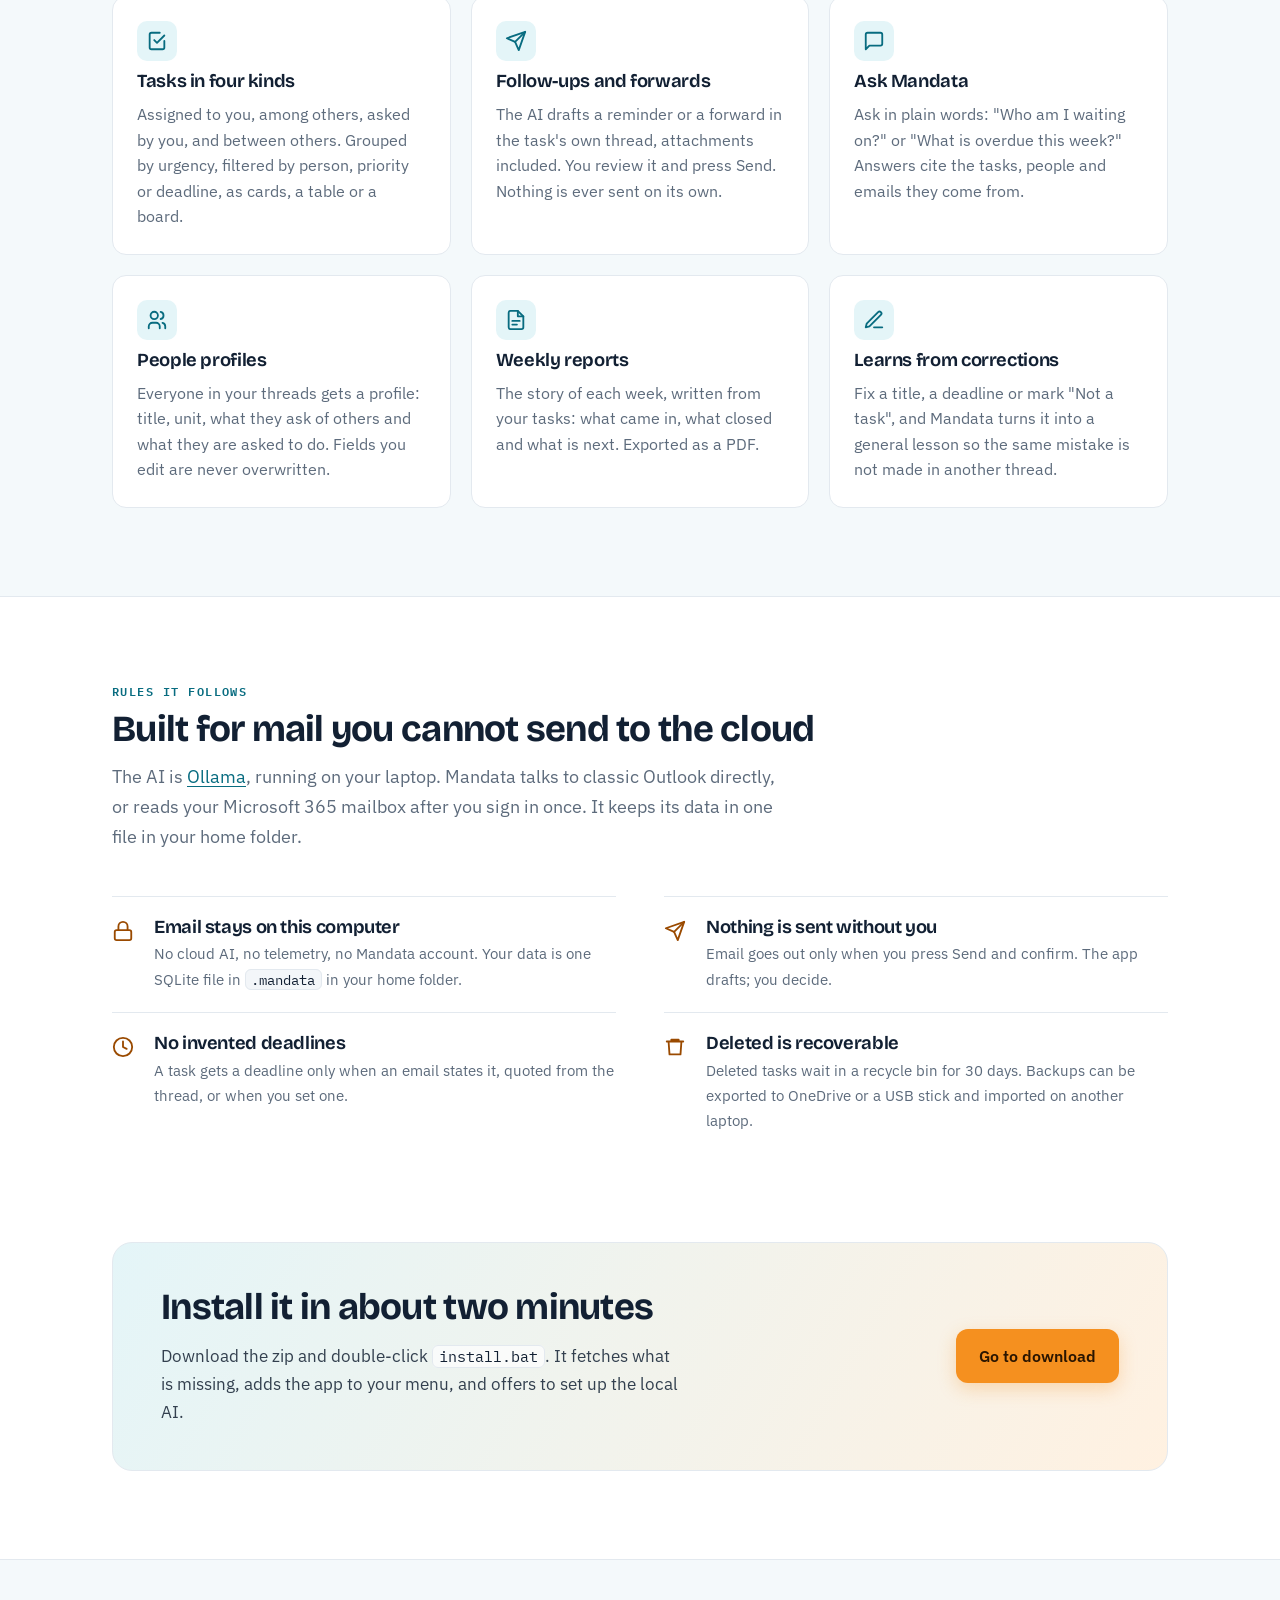
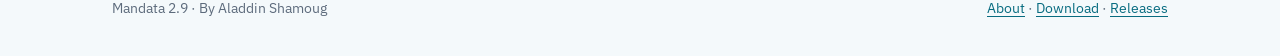
==== commit 4efb537f: "Offer Windows only: take macOS and Linux off the site until their packages build again Co-Authored-B" ====
--- a/index.html
+++ b/index.html
@@ -27,14 +27,14 @@
 <section class="hero">
   <div class="wrap hero-grid">
     <div class="hero-copy">
-      <span class="eyebrow">For Outlook · Windows, macOS, Linux · Local AI</span>
+      <span class="eyebrow">For Outlook · Windows · Local AI</span>
       <h1>Every task in your email, found and followed to the end.</h1>
       <p class="lede">Mandata reads your Outlook threads with an AI that runs on your own laptop. It lists who asked whom to do what and by when, and closes each task when the email that settles it arrives. Nobody types tasks in by hand.</p>
       <div class="actions">
-        <a class="btn btn-primary" id="dlBtn" href="download.html">Download Mandata <small>v2.8 · free</small></a>
+        <a class="btn btn-primary" id="dlBtn" href="download.html">Download Mandata <small>v2.9 · free</small></a>
         <a class="btn btn-ghost" href="#how">See how it works</a>
       </div>
-      <p class="fine">For <a href="download.html#windows">Windows</a>, <a href="download.html#mac">macOS</a> and <a href="download.html#linux">Linux</a>. Installs for your user account only: no admin rights, and no mail leaves the computer.</p>
+      <p class="fine">For <a href="download.html">Windows 10 and 11</a>. Installs for your user account only: no admin rights, and no mail leaves the computer.</p>
     </div>
 
     <div class="demo" aria-label="Example: an email thread turned into a task">
@@ -122,7 +122,7 @@
     <div class="head">
       <span class="eyebrow">Rules it follows</span>
       <h2>Built for mail you cannot send to the cloud</h2>
-      <p class="lede">The AI is <a href="https://ollama.com">Ollama</a>, running on your laptop. On Windows, Mandata talks to classic Outlook directly; on macOS and Linux it reads your Microsoft 365 mailbox after you sign in once. It keeps its data in one file in your home folder.</p>
+      <p class="lede">The AI is <a href="https://ollama.com">Ollama</a>, running on your laptop. Mandata talks to classic Outlook directly, or reads your Microsoft 365 mailbox after you sign in once. It keeps its data in one file in your home folder.</p>
     </div>
     <div class="rules">
       <div class="rule"><svg viewBox="0 0 24 24" fill="none" stroke="currentColor" stroke-width="2" stroke-linecap="round" stroke-linejoin="round"><rect x="3" y="11" width="18" height="11" rx="2"/><path d="M7 11V7a5 5 0 0 1 10 0v4"/></svg><h3>Email stays on this computer</h3><p>No cloud AI, no telemetry, no Mandata account. Your data is one SQLite file in <code>.mandata</code> in your home folder.</p></div>
@@ -138,7 +138,7 @@
     <div class="cta">
       <div class="stack">
         <h2>Install it in about two minutes</h2>
-        <p>On Windows, download the zip and double-click <code>install.bat</code>. On macOS and Linux, paste one command in a terminal. Each fetches what is missing, adds the app to your menu, and offers to set up the local AI.</p>
+        <p>Download the zip and double-click <code>install.bat</code>. It fetches what is missing, adds the app to your menu, and offers to set up the local AI.</p>
       </div>
       <a class="btn btn-primary" href="download.html">Go to download</a>
     </div>
@@ -147,15 +147,9 @@
 
 <footer class="foot">
   <div class="wrap">
-    <span>Mandata 2.8 · By Aladdin Shamoug</span>
+    <span>Mandata 2.9 · By Aladdin Shamoug</span>
     <span><a href="about.html">About</a> · <a href="download.html">Download</a> · <a href="https://github.com/shamoug/mandata/releases">Releases</a></span>
   </div>
 </footer>
-<script>
-// The download button names the visitor's system and opens its tab.
-(() => { const ua = navigator.userAgentData?.platform || navigator.platform || navigator.userAgent, b = document.getElementById('dlBtn');
-  const os = /mac/i.test(ua) ? ['mac', 'macOS'] : /linux|x11|cros/i.test(ua) && !/android/i.test(navigator.userAgent) ? ['linux', 'Linux'] : /win/i.test(ua) ? ['windows', 'Windows'] : null;
-  if (os && b) { b.href = 'download.html#' + os[0]; b.firstChild.textContent = `Download for ${os[1]} `; } })();
-</script>
 </body>
 </html>
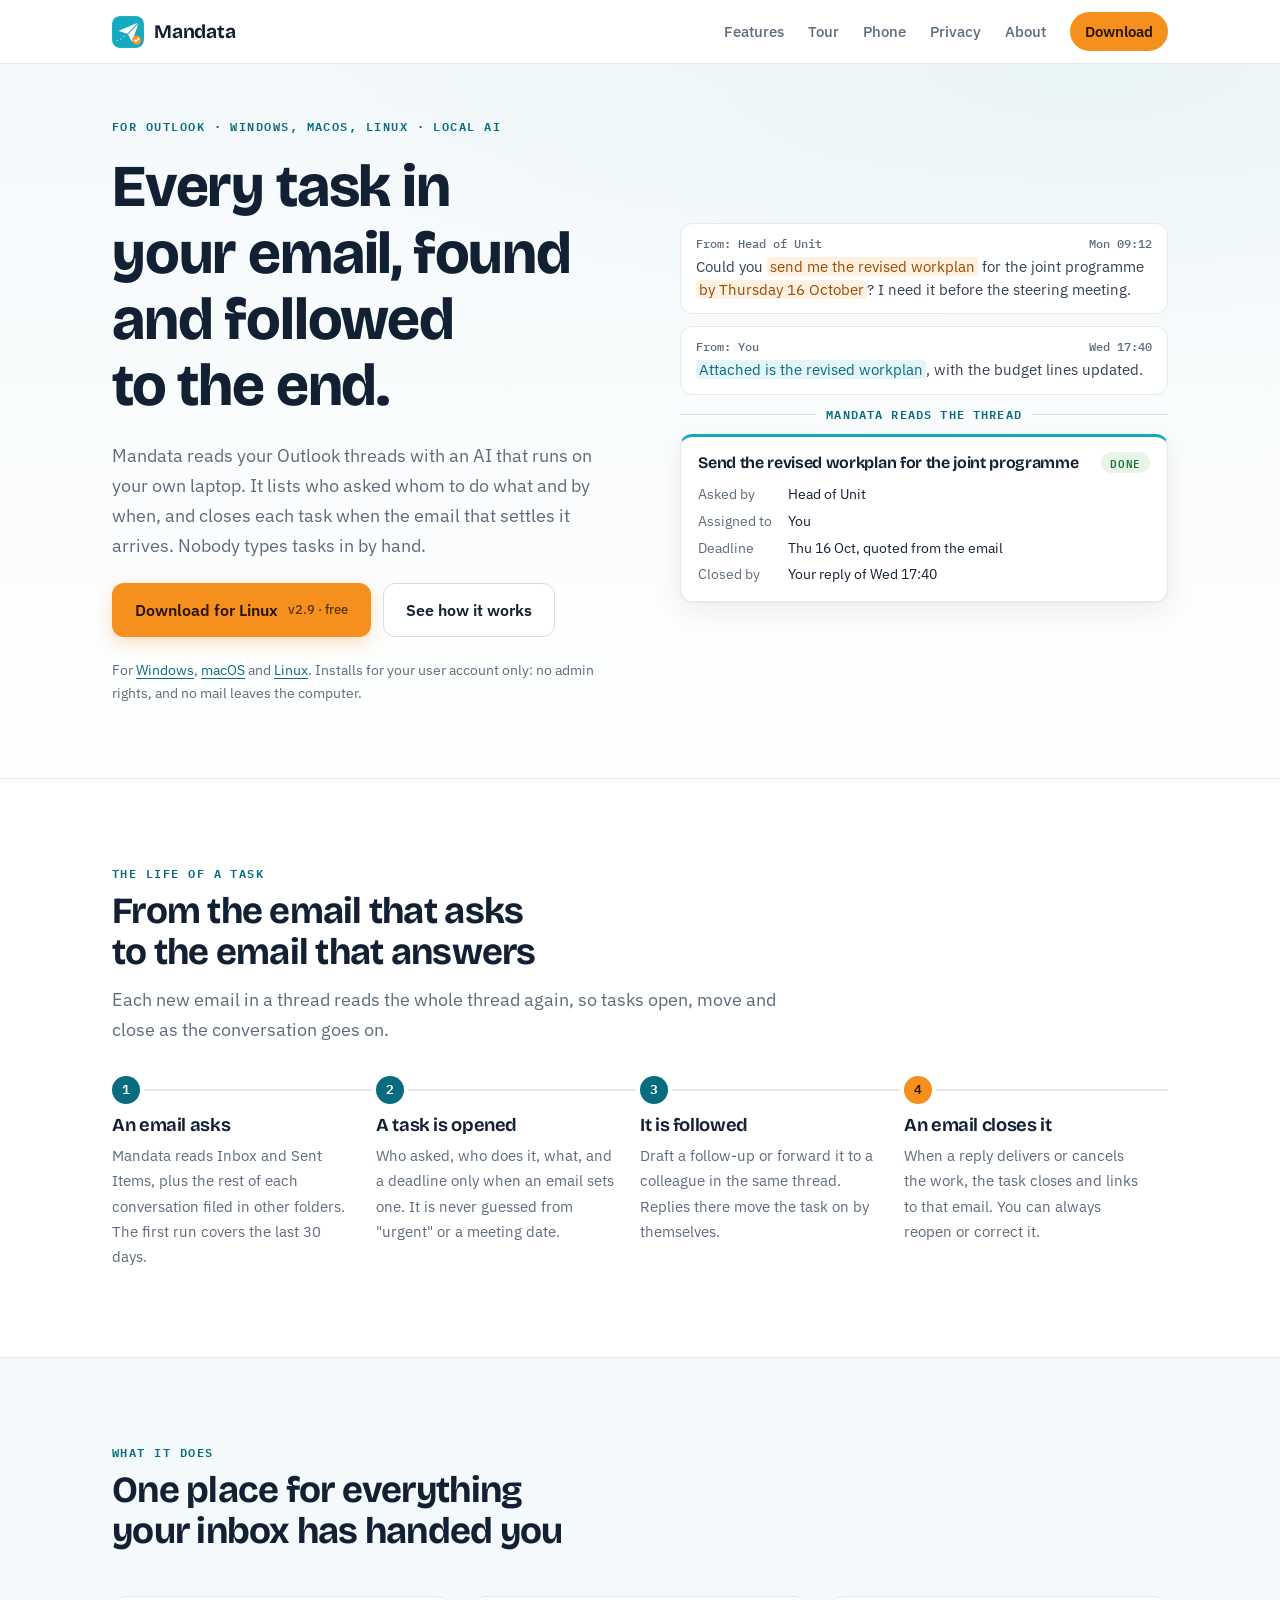
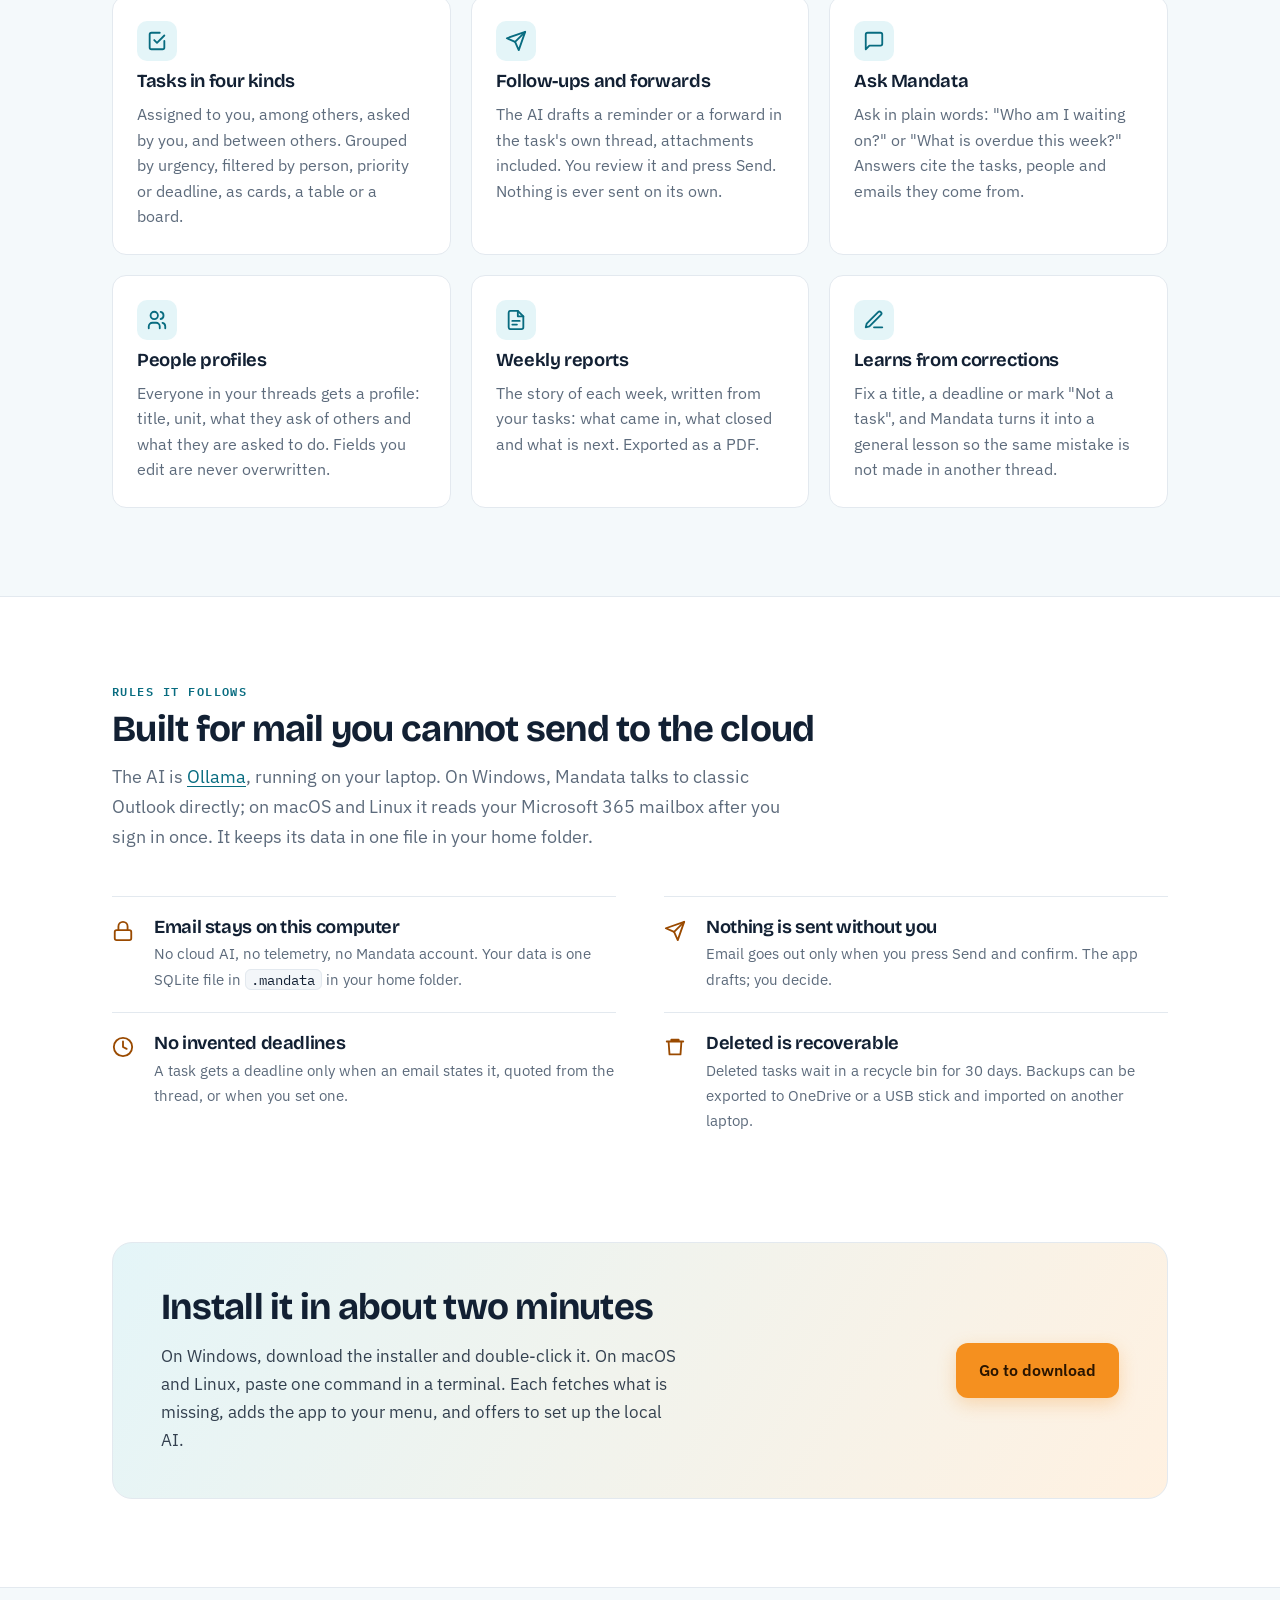
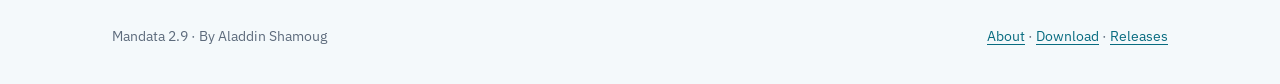
==== commit 0a934b64: "Windows installs from Mandata-Windows.exe (no zip); macOS and Linux back, with 2.9.0 packages Co-Aut" ====
--- a/index.html
+++ b/index.html
@@ -27,14 +27,14 @@
 <section class="hero">
   <div class="wrap hero-grid">
     <div class="hero-copy">
-      <span class="eyebrow">For Outlook · Windows · Local AI</span>
+      <span class="eyebrow">For Outlook · Windows, macOS, Linux · Local AI</span>
       <h1>Every task in your email, found and followed to the end.</h1>
       <p class="lede">Mandata reads your Outlook threads with an AI that runs on your own laptop. It lists who asked whom to do what and by when, and closes each task when the email that settles it arrives. Nobody types tasks in by hand.</p>
       <div class="actions">
         <a class="btn btn-primary" id="dlBtn" href="download.html">Download Mandata <small>v2.9 · free</small></a>
         <a class="btn btn-ghost" href="#how">See how it works</a>
       </div>
-      <p class="fine">For <a href="download.html">Windows 10 and 11</a>. Installs for your user account only: no admin rights, and no mail leaves the computer.</p>
+      <p class="fine">For <a href="download.html#windows">Windows</a>, <a href="download.html#mac">macOS</a> and <a href="download.html#linux">Linux</a>. Installs for your user account only: no admin rights, and no mail leaves the computer.</p>
     </div>
 
     <div class="demo" aria-label="Example: an email thread turned into a task">
@@ -122,7 +122,7 @@
     <div class="head">
       <span class="eyebrow">Rules it follows</span>
       <h2>Built for mail you cannot send to the cloud</h2>
-      <p class="lede">The AI is <a href="https://ollama.com">Ollama</a>, running on your laptop. Mandata talks to classic Outlook directly, or reads your Microsoft 365 mailbox after you sign in once. It keeps its data in one file in your home folder.</p>
+      <p class="lede">The AI is <a href="https://ollama.com">Ollama</a>, running on your laptop. On Windows, Mandata talks to classic Outlook directly; on macOS and Linux it reads your Microsoft 365 mailbox after you sign in once. It keeps its data in one file in your home folder.</p>
     </div>
     <div class="rules">
       <div class="rule"><svg viewBox="0 0 24 24" fill="none" stroke="currentColor" stroke-width="2" stroke-linecap="round" stroke-linejoin="round"><rect x="3" y="11" width="18" height="11" rx="2"/><path d="M7 11V7a5 5 0 0 1 10 0v4"/></svg><h3>Email stays on this computer</h3><p>No cloud AI, no telemetry, no Mandata account. Your data is one SQLite file in <code>.mandata</code> in your home folder.</p></div>
@@ -138,7 +138,7 @@
     <div class="cta">
       <div class="stack">
         <h2>Install it in about two minutes</h2>
-        <p>Download the zip and double-click <code>install.bat</code>. It fetches what is missing, adds the app to your menu, and offers to set up the local AI.</p>
+        <p>On Windows, download the installer and double-click it. On macOS and Linux, paste one command in a terminal. Each fetches what is missing, adds the app to your menu, and offers to set up the local AI.</p>
       </div>
       <a class="btn btn-primary" href="download.html">Go to download</a>
     </div>
@@ -151,5 +151,11 @@
     <span><a href="about.html">About</a> · <a href="download.html">Download</a> · <a href="https://github.com/shamoug/mandata/releases">Releases</a></span>
   </div>
 </footer>
+<script>
+// The download button names the visitor's system and opens its tab.
+(() => { const ua = navigator.userAgentData?.platform || navigator.platform || navigator.userAgent, b = document.getElementById('dlBtn');
+  const os = /mac/i.test(ua) ? ['mac', 'macOS'] : /linux|x11|cros/i.test(ua) && !/android/i.test(navigator.userAgent) ? ['linux', 'Linux'] : /win/i.test(ua) ? ['windows', 'Windows'] : null;
+  if (os && b) { b.href = 'download.html#' + os[0]; b.firstChild.textContent = `Download for ${os[1]} `; } })();
+</script>
 </body>
 </html>
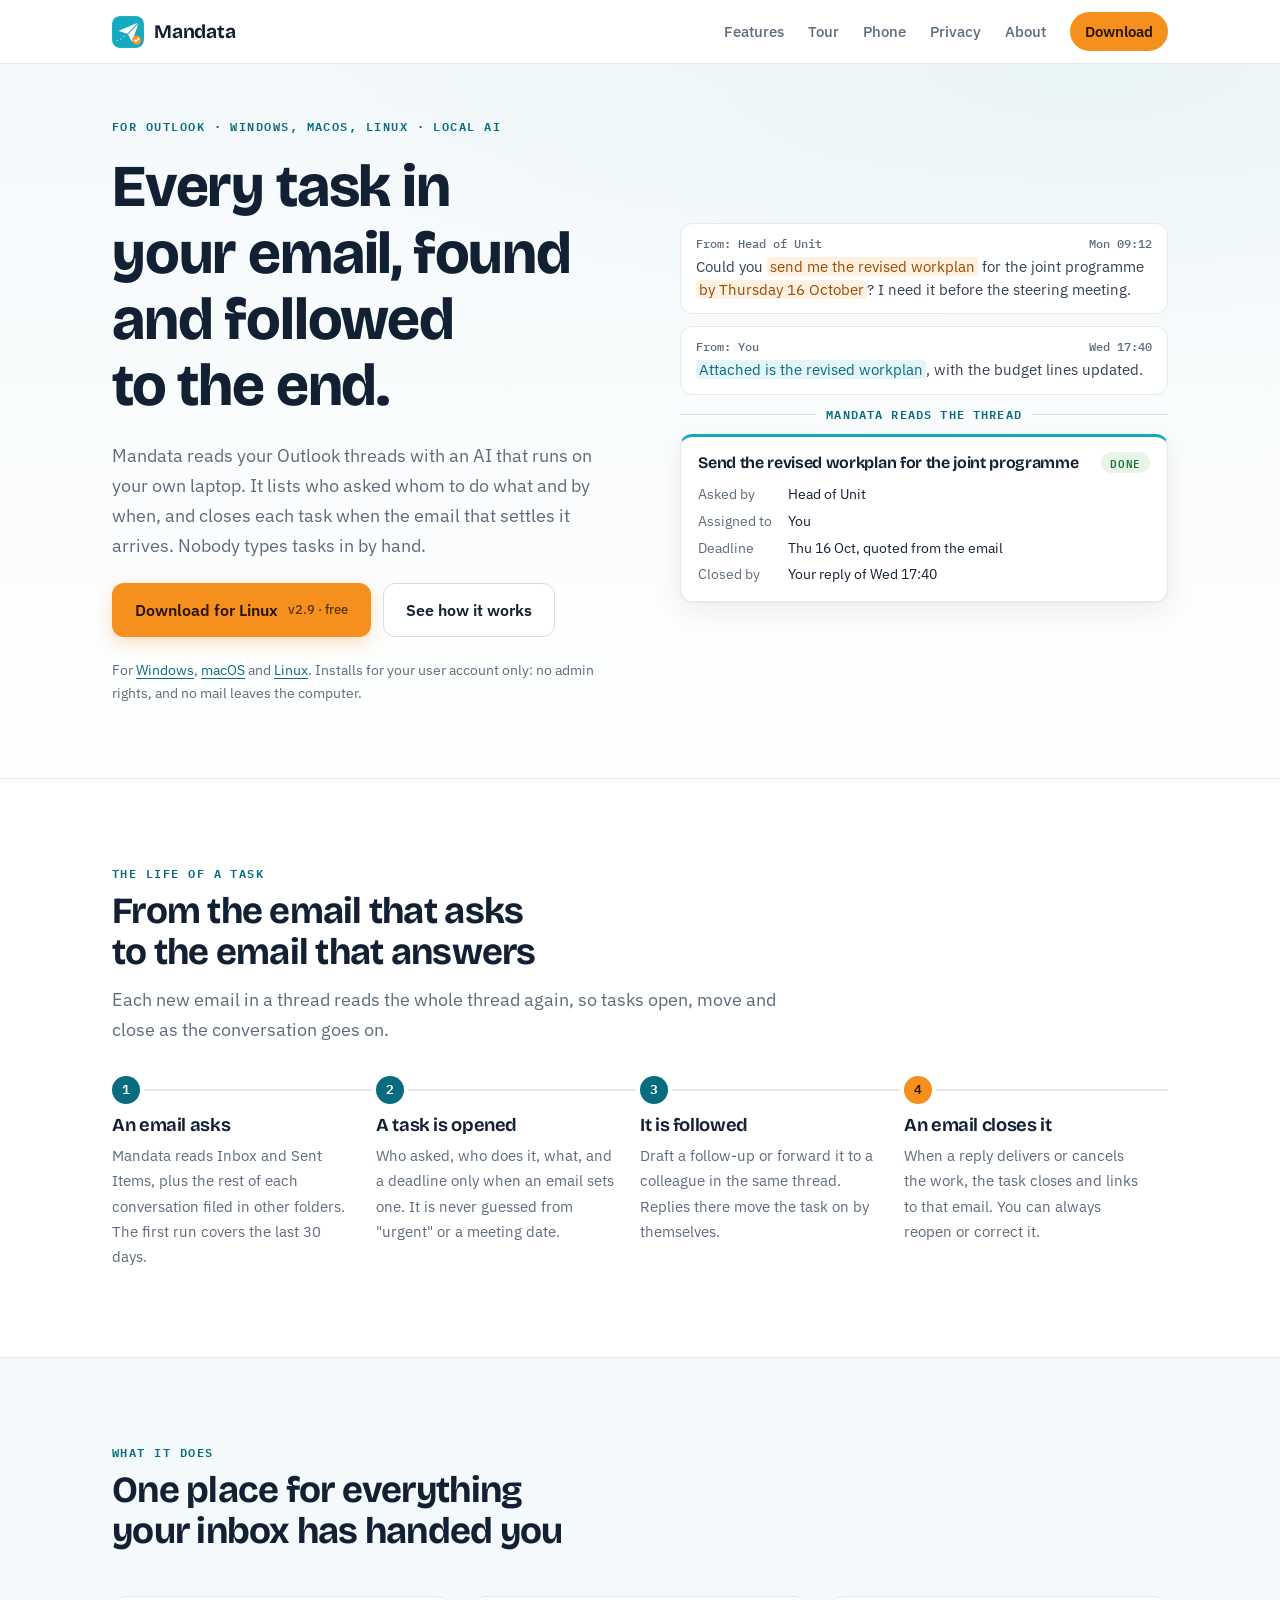
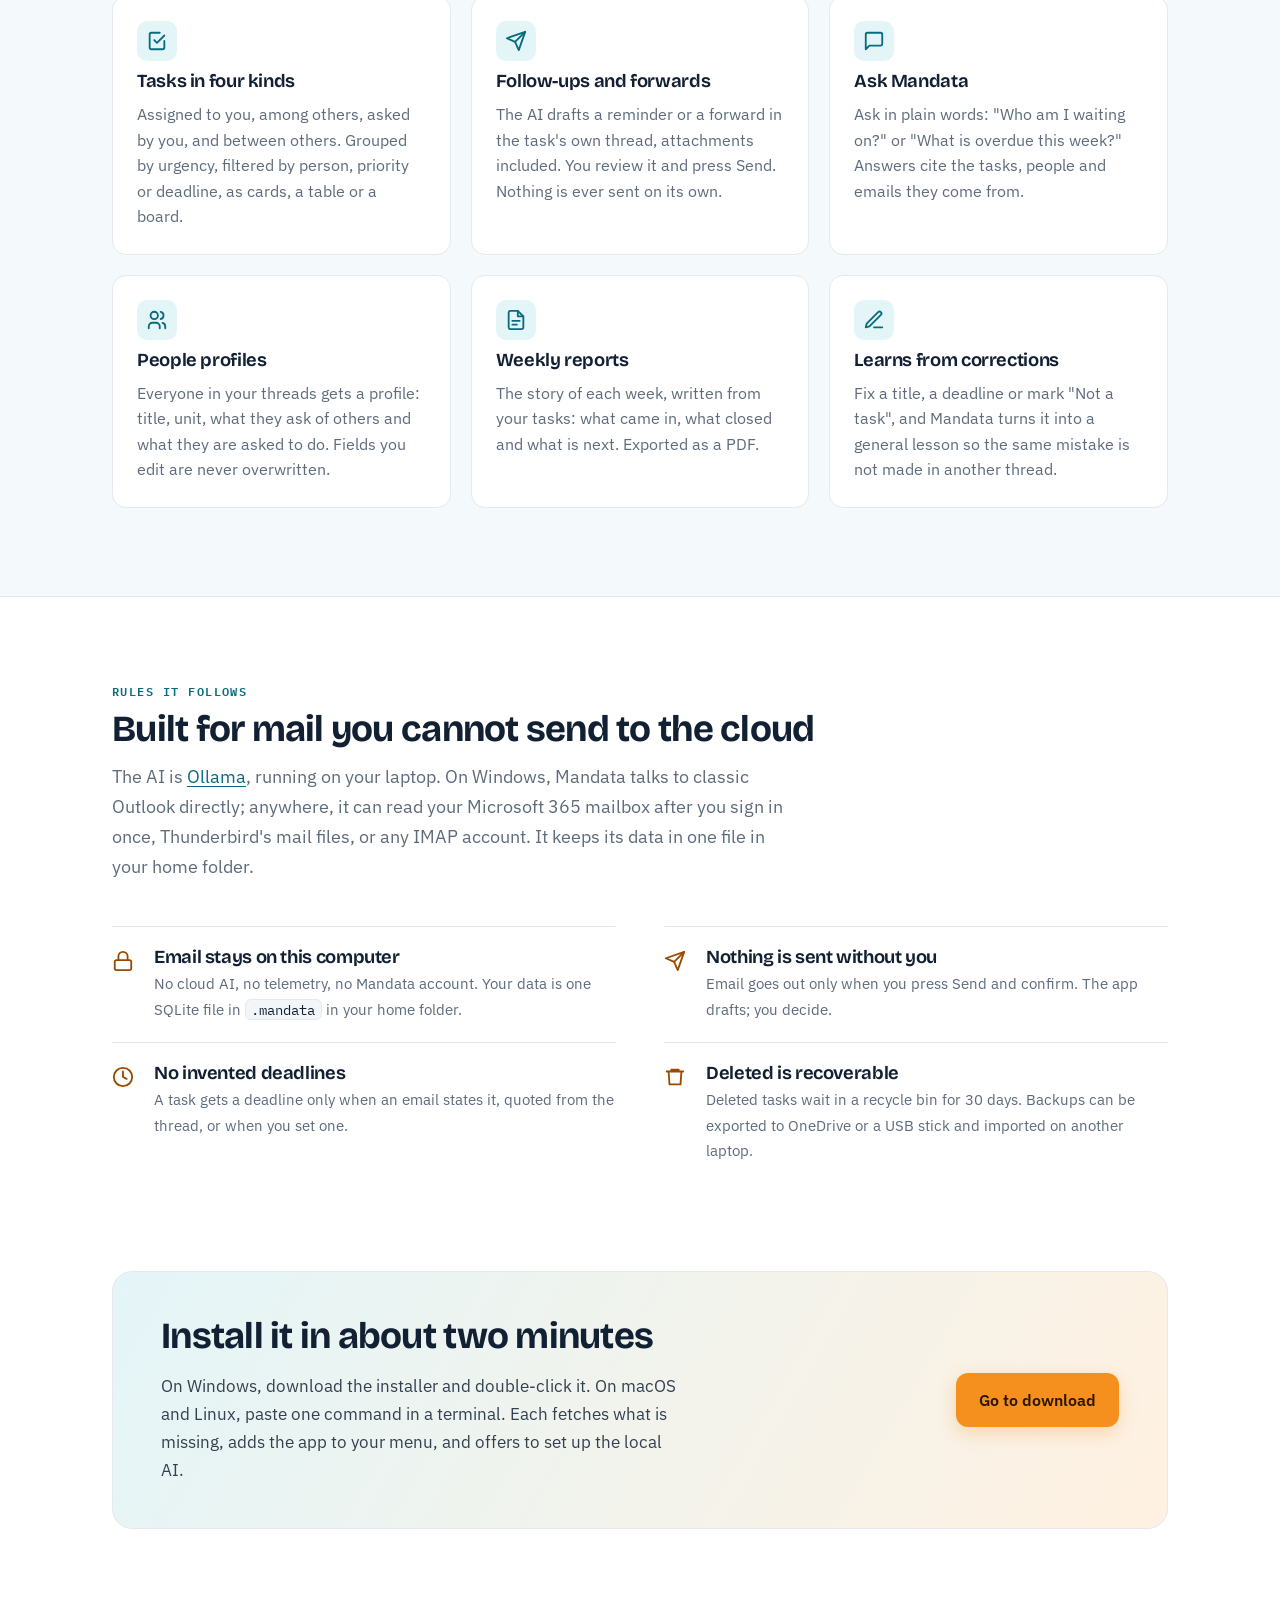
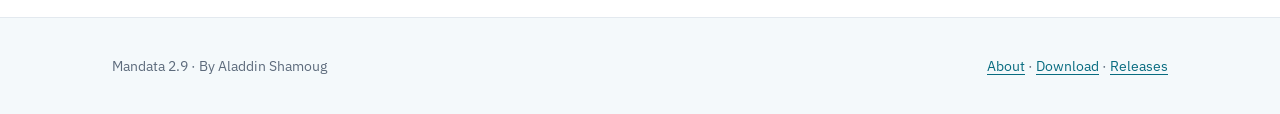
==== commit 29887918: "Mandata 2.12.0 download: Thunderbird and IMAP mail Co-Authored-By: Claude Opus 5.5 <noreply@anthropi" ====
--- a/index.html
+++ b/index.html
@@ -122,7 +122,7 @@
     <div class="head">
       <span class="eyebrow">Rules it follows</span>
       <h2>Built for mail you cannot send to the cloud</h2>
-      <p class="lede">The AI is <a href="https://ollama.com">Ollama</a>, running on your laptop. On Windows, Mandata talks to classic Outlook directly; on macOS and Linux it reads your Microsoft 365 mailbox after you sign in once. It keeps its data in one file in your home folder.</p>
+      <p class="lede">The AI is <a href="https://ollama.com">Ollama</a>, running on your laptop. On Windows, Mandata talks to classic Outlook directly; anywhere, it can read your Microsoft 365 mailbox after you sign in once, Thunderbird's mail files, or any IMAP account. It keeps its data in one file in your home folder.</p>
     </div>
     <div class="rules">
       <div class="rule"><svg viewBox="0 0 24 24" fill="none" stroke="currentColor" stroke-width="2" stroke-linecap="round" stroke-linejoin="round"><rect x="3" y="11" width="18" height="11" rx="2"/><path d="M7 11V7a5 5 0 0 1 10 0v4"/></svg><h3>Email stays on this computer</h3><p>No cloud AI, no telemetry, no Mandata account. Your data is one SQLite file in <code>.mandata</code> in your home folder.</p></div>
